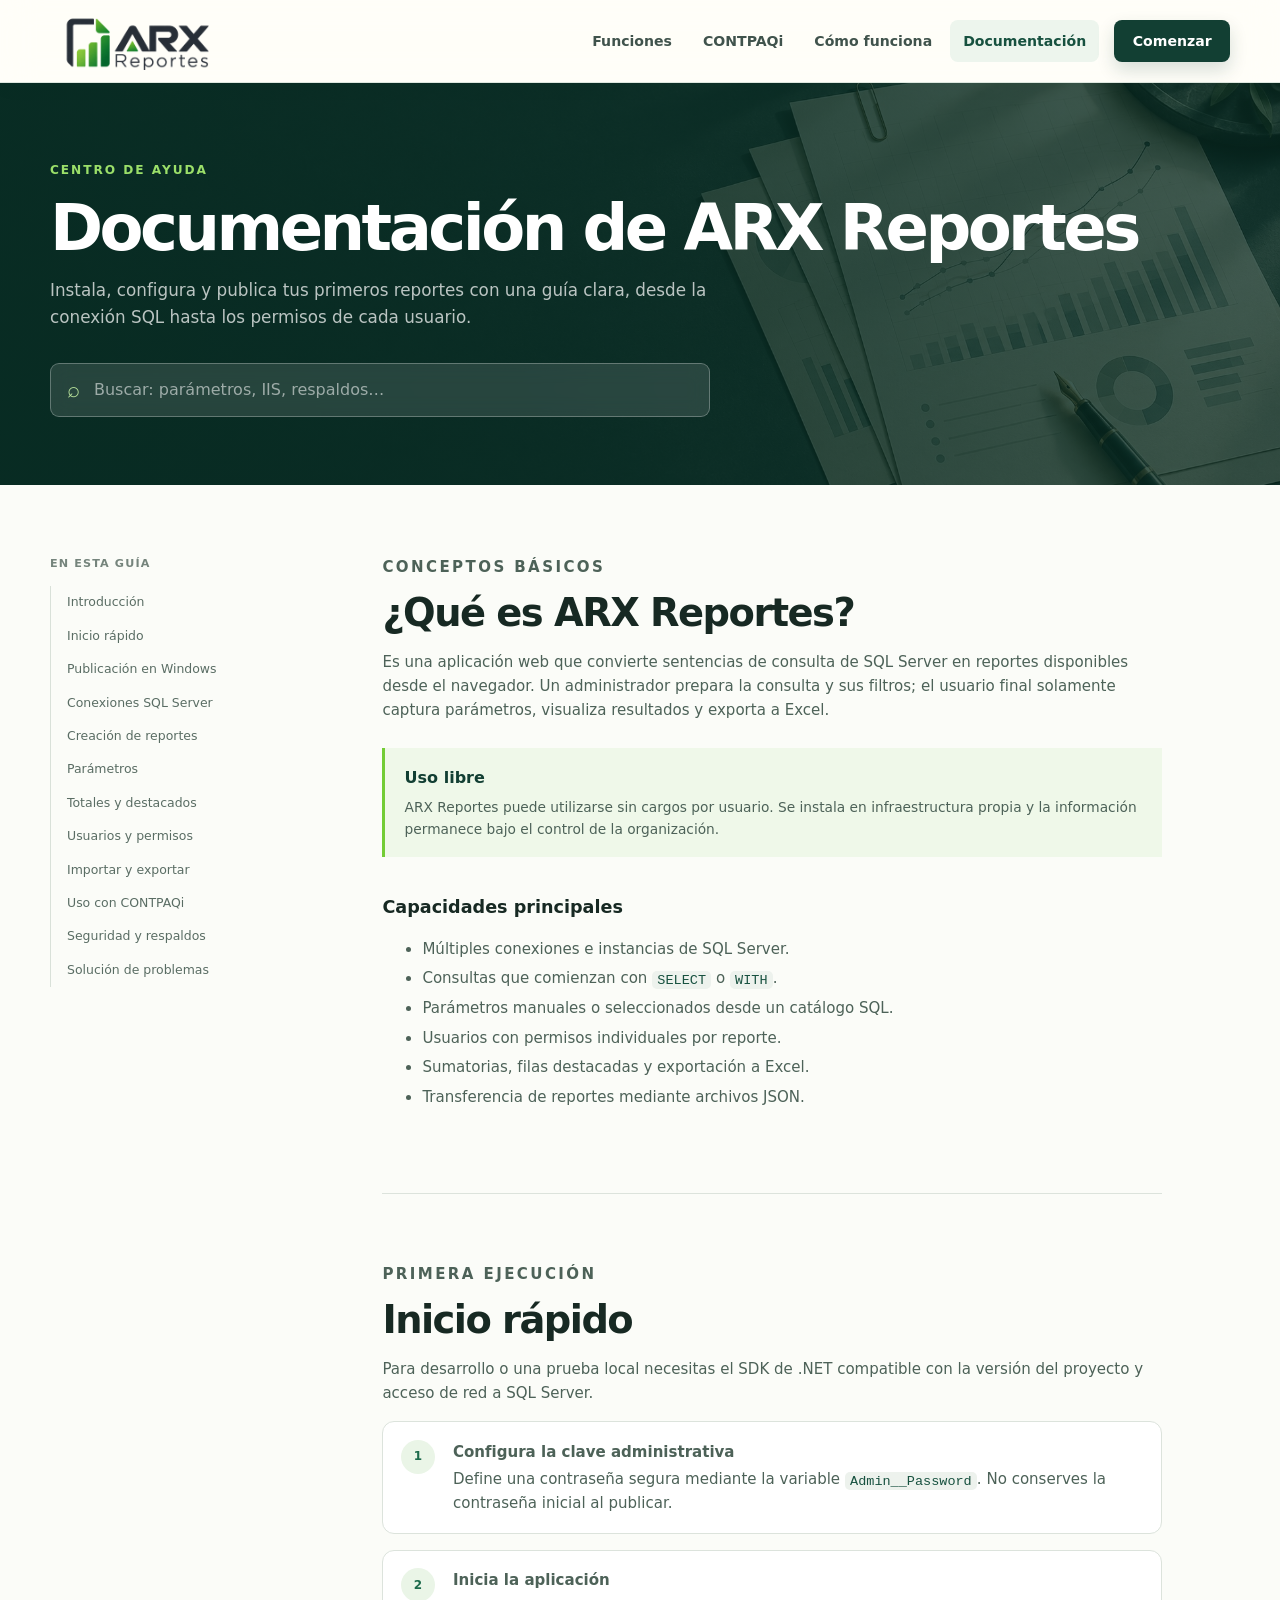
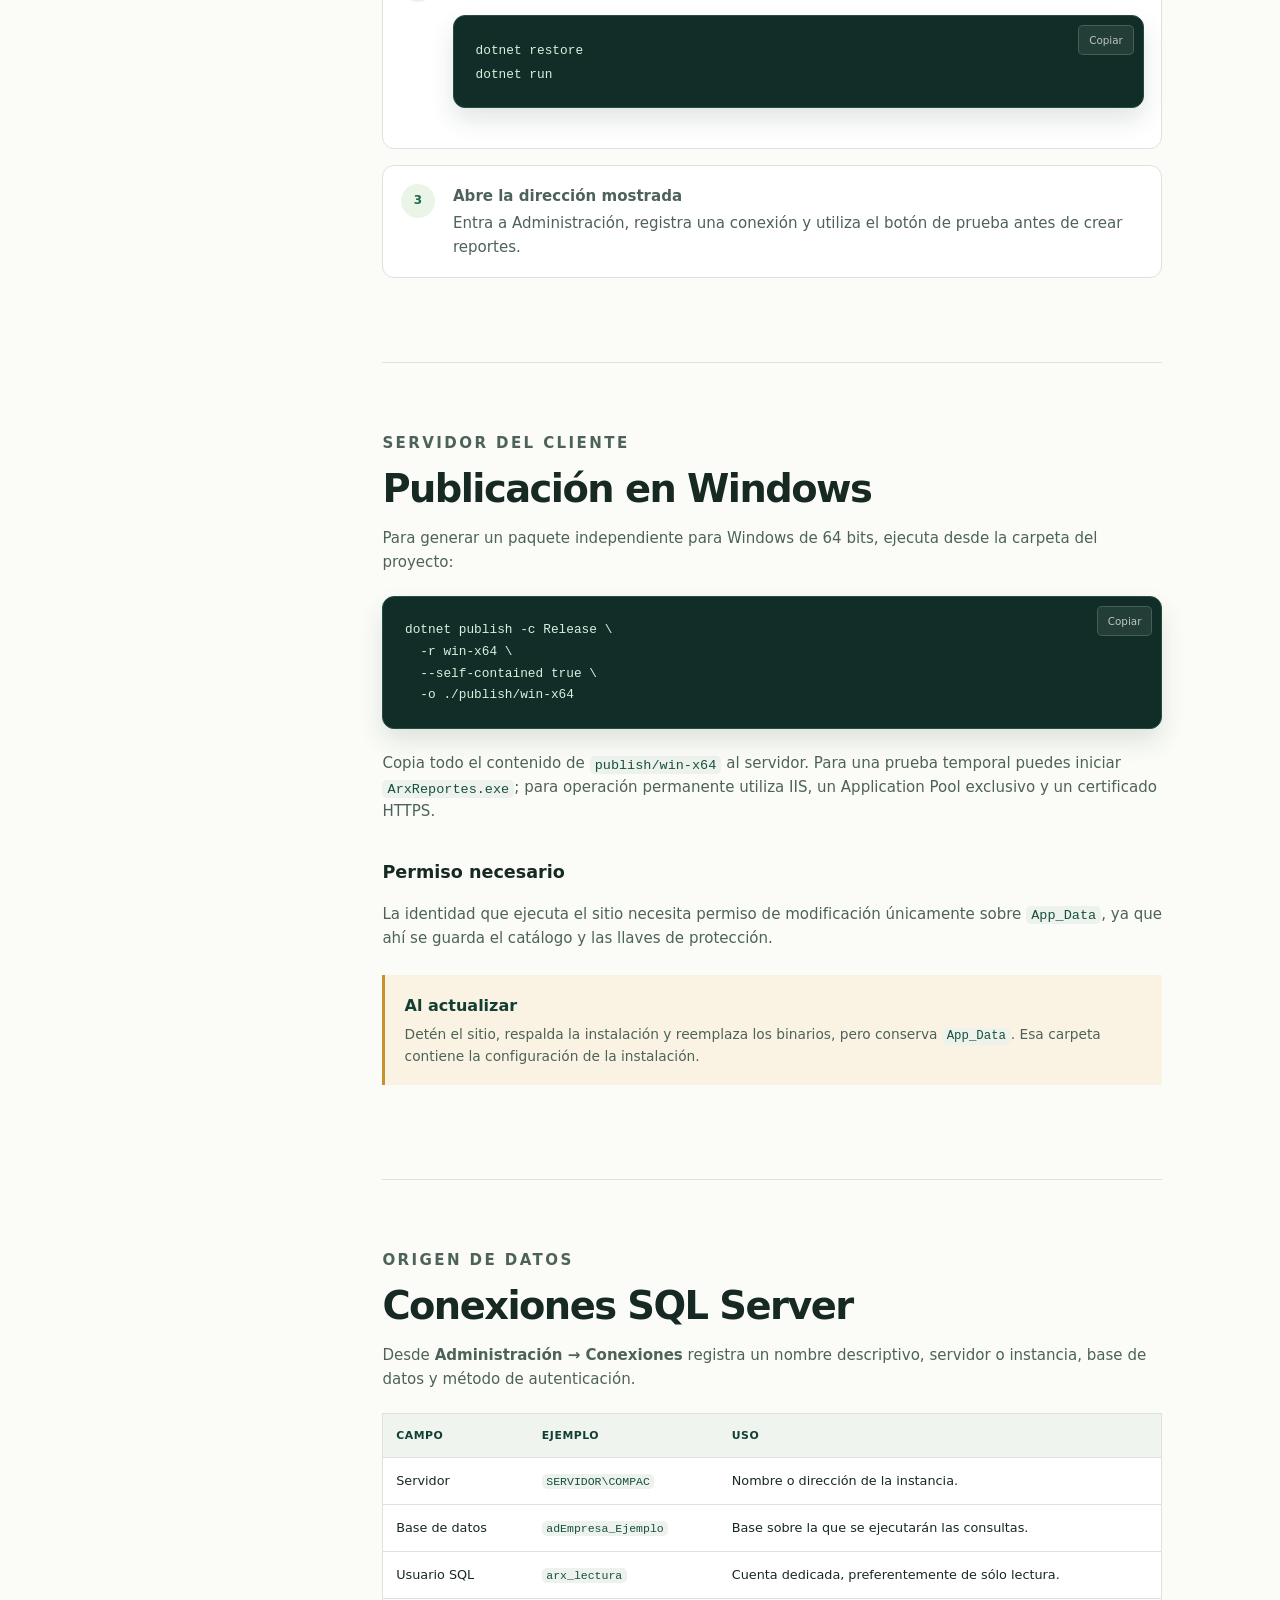
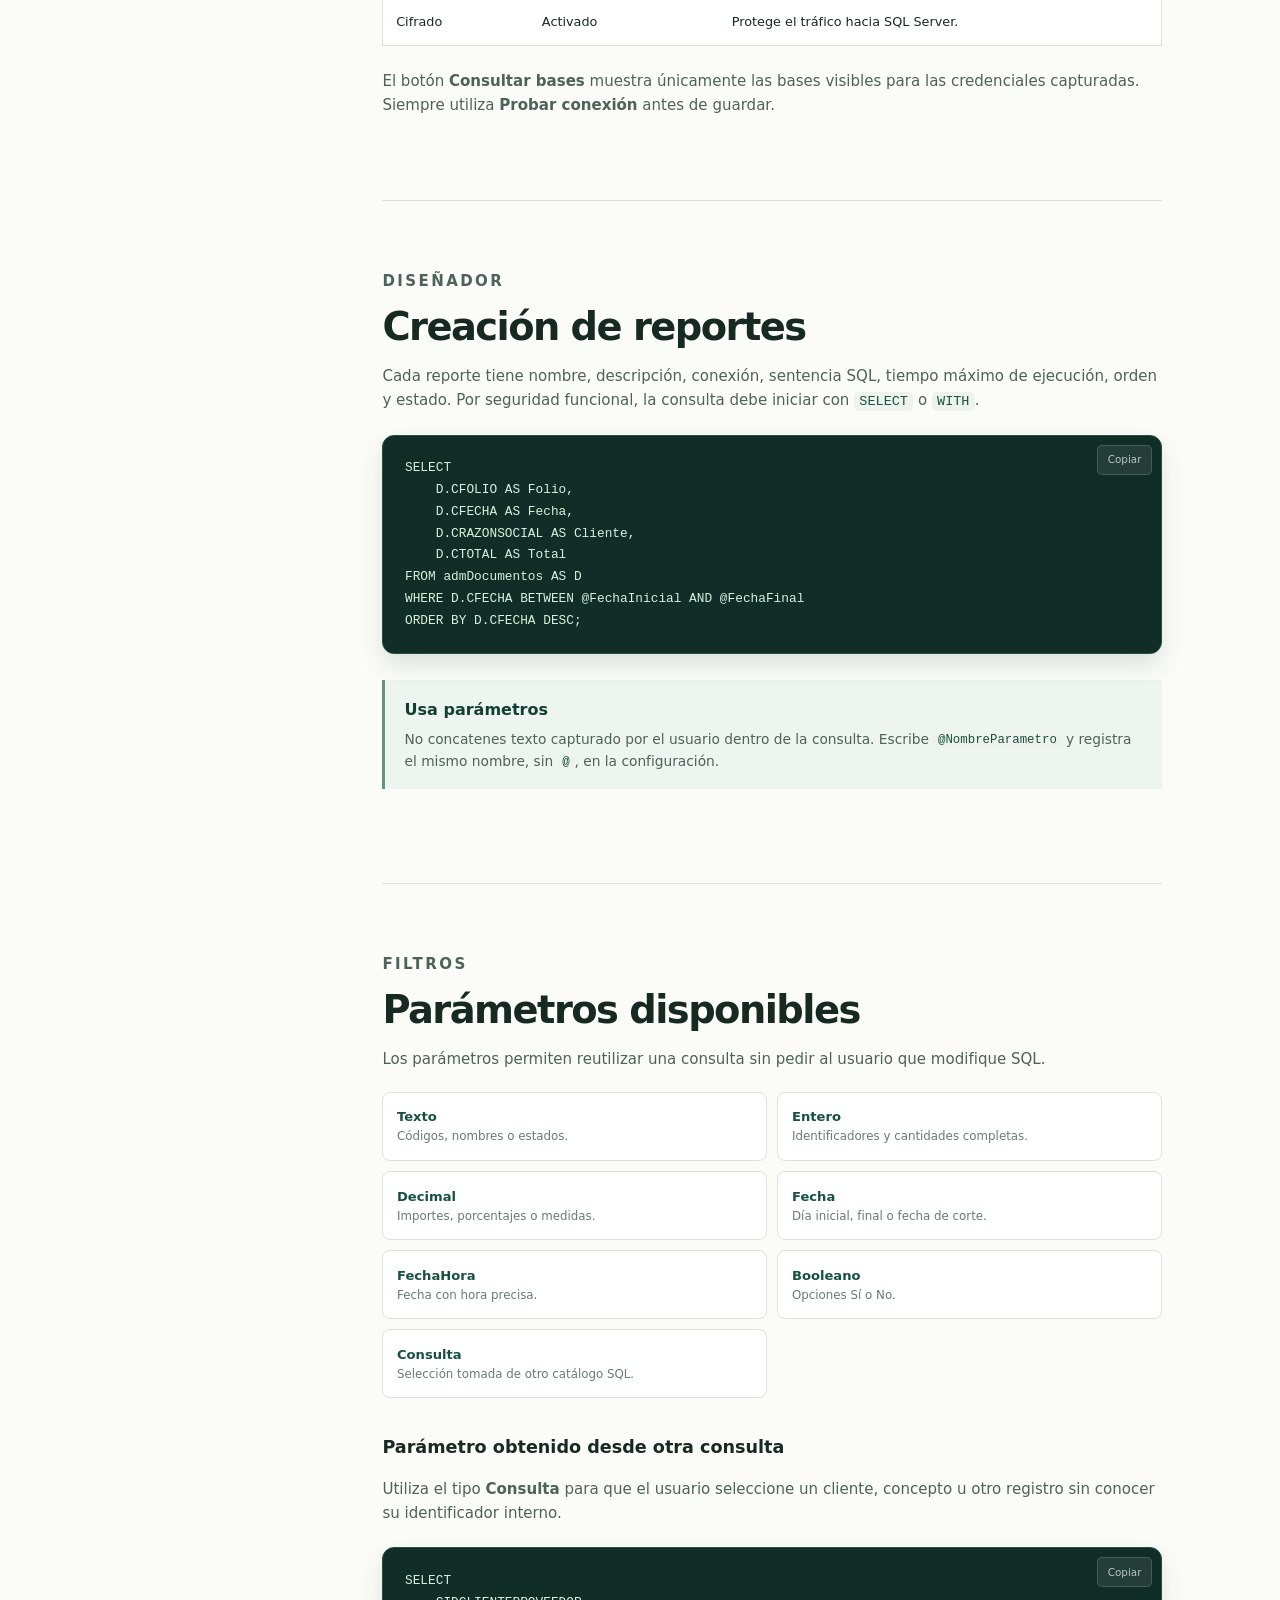
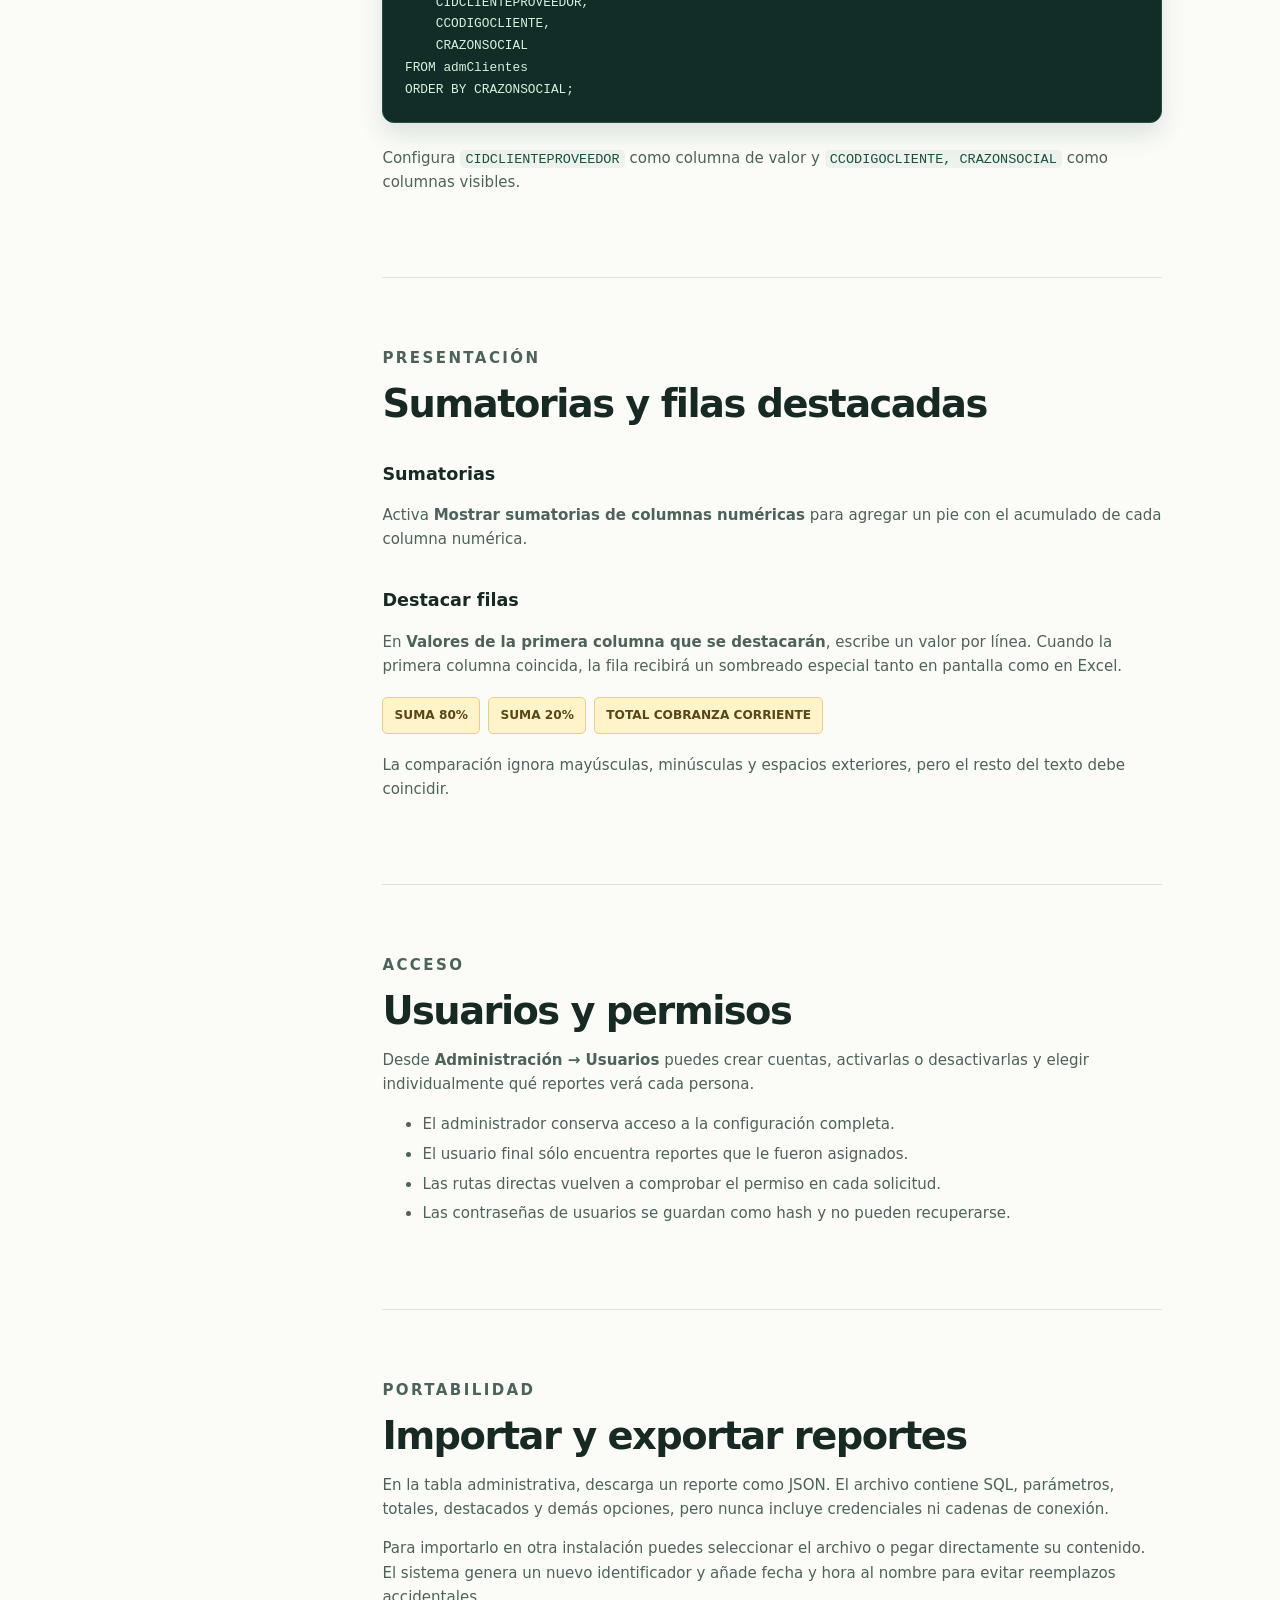
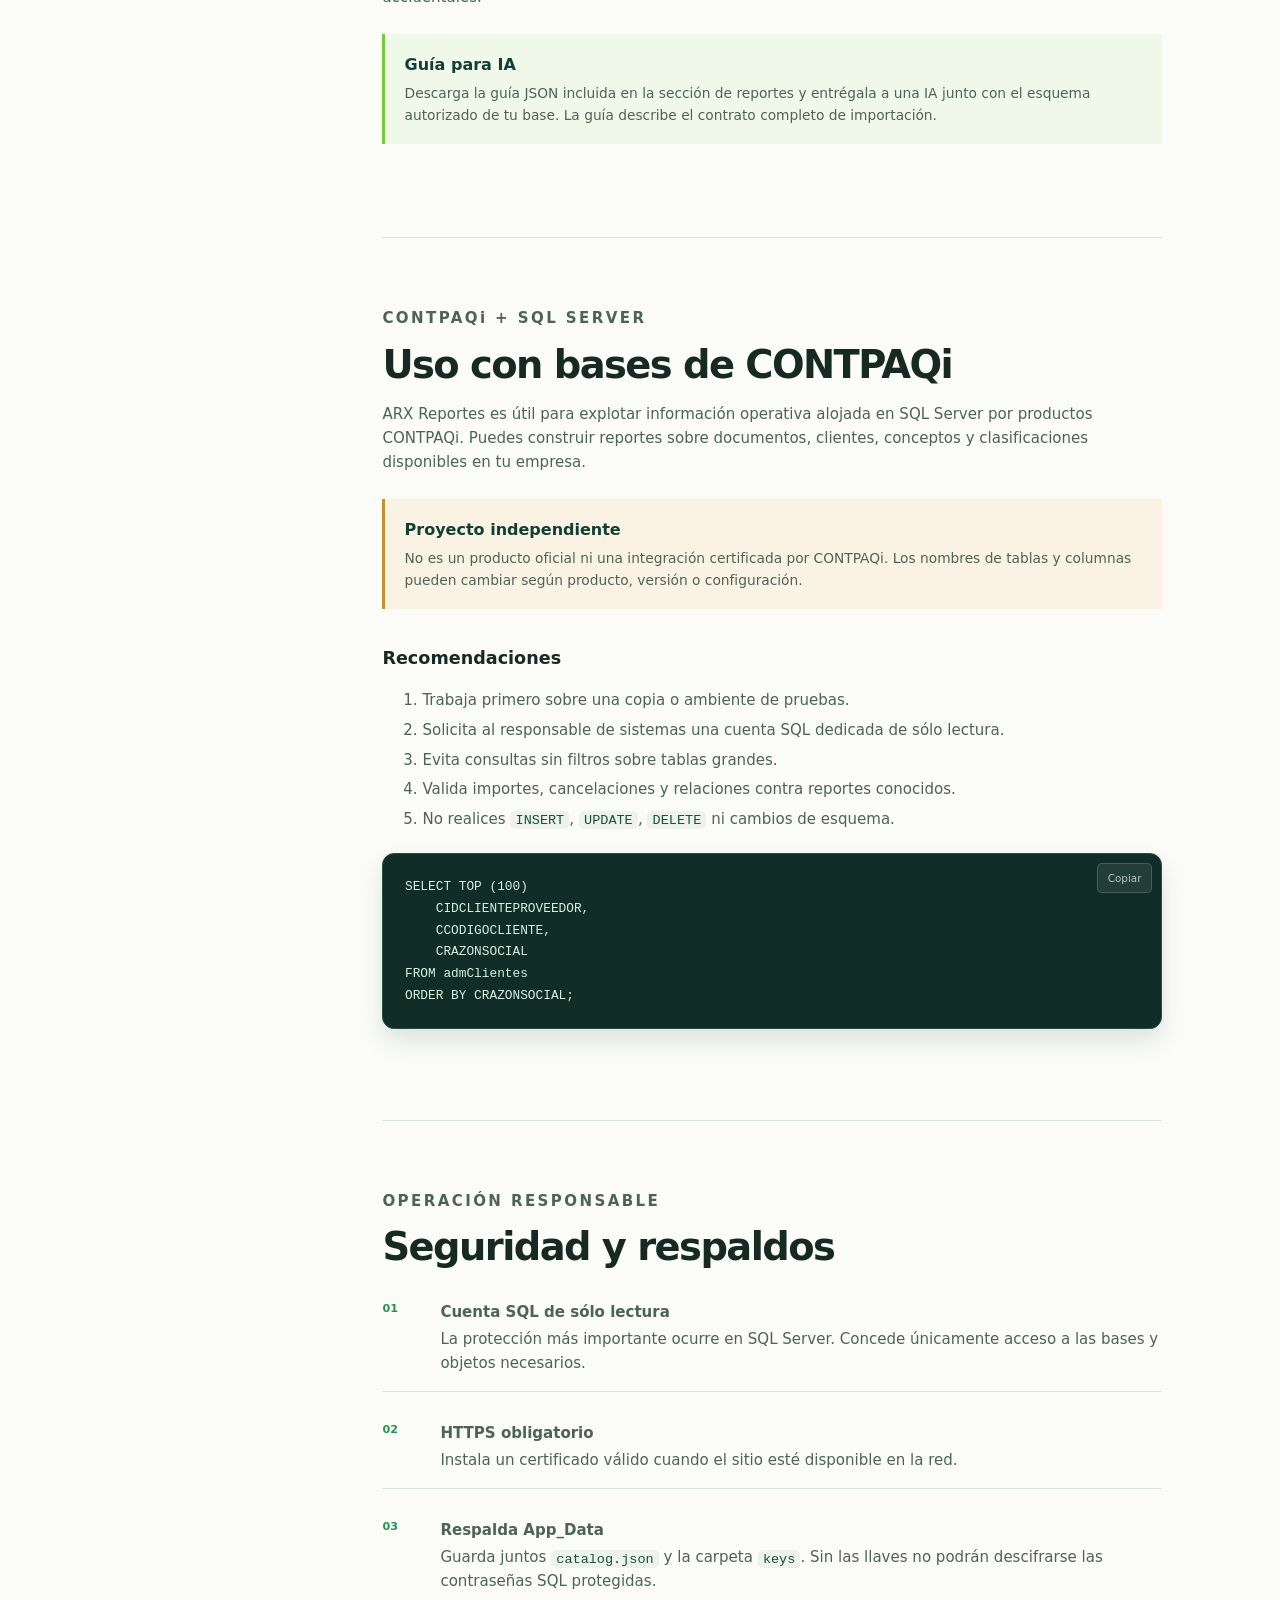
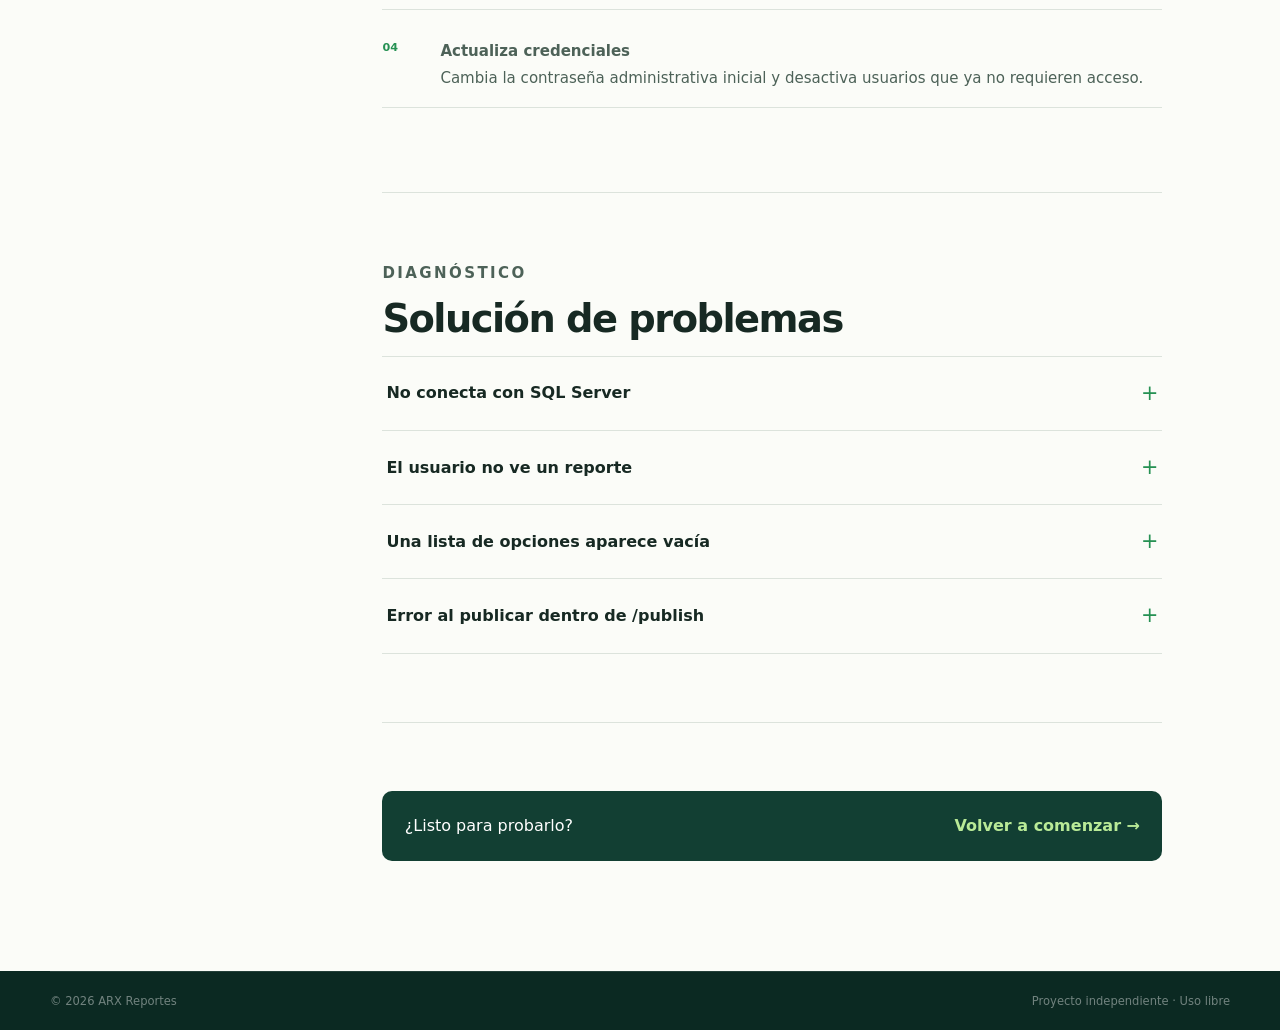
==== sitio-informativo/documentacion.html @ 02fbacf7 "sitio-informativo" ====
<!doctype html>
<html lang="es-MX">
<head>
    <meta charset="utf-8">
    <meta name="viewport" content="width=device-width, initial-scale=1">
    <meta name="description" content="Documentación de ARX Reportes: instalación, publicación, conexiones SQL Server, reportes, parámetros, usuarios y uso con CONTPAQi.">
    <meta name="theme-color" content="#123f33">
    <title>Documentación | ARX Reportes</title>
    <link rel="icon" href="assets/images/arx-reportes-logo.png">
    <link rel="stylesheet" href="assets/styles.css">
</head>
<body class="docs-page">
    <a class="skip-link" href="#contenido">Saltar al contenido</a>
    <header class="site-header">
        <div class="nav-shell">
            <a class="brand" href="index.html" aria-label="ARX Reportes, inicio"><img src="assets/images/arx-reportes-logo.png" alt="ARX Reportes" width="700" height="259"></a>
            <button class="menu-button" type="button" aria-expanded="false" aria-controls="site-menu"><span></span><span></span><span></span><span class="sr-only">Abrir menú</span></button>
            <nav class="site-menu" id="site-menu" aria-label="Navegación principal"><a href="index.html#funciones">Funciones</a><a href="index.html#contpaqi">CONTPAQi</a><a href="index.html#como-funciona">Cómo funciona</a><a class="active" href="documentacion.html">Documentación</a><a class="nav-cta" href="index.html#comenzar">Comenzar</a></nav>
        </div>
    </header>

    <main id="contenido">
        <section class="docs-hero">
            <div class="section-shell">
                <p class="eyebrow">CENTRO DE AYUDA</p>
                <h1>Documentación de ARX Reportes</h1>
                <p>Instala, configura y publica tus primeros reportes con una guía clara, desde la conexión SQL hasta los permisos de cada usuario.</p>
                <label class="docs-search"><span aria-hidden="true">⌕</span><span class="sr-only">Buscar en la documentación</span><input type="search" id="docs-search" placeholder="Buscar: parámetros, IIS, respaldos…" autocomplete="off"></label>
            </div>
        </section>

        <div class="section-shell docs-layout">
            <aside class="docs-sidebar" aria-label="Contenido de la documentación">
                <b>En esta guía</b>
                <nav>
                    <a href="#introduccion">Introducción</a>
                    <a href="#inicio-rapido">Inicio rápido</a>
                    <a href="#publicacion">Publicación en Windows</a>
                    <a href="#conexiones">Conexiones SQL Server</a>
                    <a href="#reportes">Creación de reportes</a>
                    <a href="#parametros">Parámetros</a>
                    <a href="#presentacion">Totales y destacados</a>
                    <a href="#usuarios">Usuarios y permisos</a>
                    <a href="#transferencia">Importar y exportar</a>
                    <a href="#contpaqi">Uso con CONTPAQi</a>
                    <a href="#seguridad">Seguridad y respaldos</a>
                    <a href="#problemas">Solución de problemas</a>
                </nav>
            </aside>

            <article class="docs-content">
                <section id="introduccion" data-doc-section>
                    <p class="doc-kicker">CONCEPTOS BÁSICOS</p>
                    <h2>¿Qué es ARX Reportes?</h2>
                    <p>Es una aplicación web que convierte sentencias de consulta de SQL Server en reportes disponibles desde el navegador. Un administrador prepara la consulta y sus filtros; el usuario final solamente captura parámetros, visualiza resultados y exporta a Excel.</p>
                    <div class="callout callout-green"><b>Uso libre</b><p>ARX Reportes puede utilizarse sin cargos por usuario. Se instala en infraestructura propia y la información permanece bajo el control de la organización.</p></div>
                    <h3>Capacidades principales</h3>
                    <ul>
                        <li>Múltiples conexiones e instancias de SQL Server.</li>
                        <li>Consultas que comienzan con <code>SELECT</code> o <code>WITH</code>.</li>
                        <li>Parámetros manuales o seleccionados desde un catálogo SQL.</li>
                        <li>Usuarios con permisos individuales por reporte.</li>
                        <li>Sumatorias, filas destacadas y exportación a Excel.</li>
                        <li>Transferencia de reportes mediante archivos JSON.</li>
                    </ul>
                </section>

                <section id="inicio-rapido" data-doc-section>
                    <p class="doc-kicker">PRIMERA EJECUCIÓN</p>
                    <h2>Inicio rápido</h2>
                    <p>Para desarrollo o una prueba local necesitas el SDK de .NET compatible con la versión del proyecto y acceso de red a SQL Server.</p>
                    <ol class="doc-steps">
                        <li><span>1</span><div><b>Configura la clave administrativa</b><p>Define una contraseña segura mediante la variable <code>Admin__Password</code>. No conserves la contraseña inicial al publicar.</p></div></li>
                        <li><span>2</span><div><b>Inicia la aplicación</b><div class="code-block"><button class="copy-code" type="button">Copiar</button><pre><code>dotnet restore
dotnet run</code></pre></div></div></li>
                        <li><span>3</span><div><b>Abre la dirección mostrada</b><p>Entra a Administración, registra una conexión y utiliza el botón de prueba antes de crear reportes.</p></div></li>
                    </ol>
                </section>

                <section id="publicacion" data-doc-section>
                    <p class="doc-kicker">SERVIDOR DEL CLIENTE</p>
                    <h2>Publicación en Windows</h2>
                    <p>Para generar un paquete independiente para Windows de 64 bits, ejecuta desde la carpeta del proyecto:</p>
                    <div class="code-block"><button class="copy-code" type="button">Copiar</button><pre><code>dotnet publish -c Release \
  -r win-x64 \
  --self-contained true \
  -o ./publish/win-x64</code></pre></div>
                    <p>Copia todo el contenido de <code>publish/win-x64</code> al servidor. Para una prueba temporal puedes iniciar <code>ArxReportes.exe</code>; para operación permanente utiliza IIS, un Application Pool exclusivo y un certificado HTTPS.</p>
                    <h3>Permiso necesario</h3>
                    <p>La identidad que ejecuta el sitio necesita permiso de modificación únicamente sobre <code>App_Data</code>, ya que ahí se guarda el catálogo y las llaves de protección.</p>
                    <div class="callout callout-amber"><b>Al actualizar</b><p>Detén el sitio, respalda la instalación y reemplaza los binarios, pero conserva <code>App_Data</code>. Esa carpeta contiene la configuración de la instalación.</p></div>
                </section>

                <section id="conexiones" data-doc-section>
                    <p class="doc-kicker">ORIGEN DE DATOS</p>
                    <h2>Conexiones SQL Server</h2>
                    <p>Desde <b>Administración → Conexiones</b> registra un nombre descriptivo, servidor o instancia, base de datos y método de autenticación.</p>
                    <table class="docs-table">
                        <thead><tr><th>Campo</th><th>Ejemplo</th><th>Uso</th></tr></thead>
                        <tbody>
                            <tr><td>Servidor</td><td><code>SERVIDOR\COMPAC</code></td><td>Nombre o dirección de la instancia.</td></tr>
                            <tr><td>Base de datos</td><td><code>adEmpresa_Ejemplo</code></td><td>Base sobre la que se ejecutarán las consultas.</td></tr>
                            <tr><td>Usuario SQL</td><td><code>arx_lectura</code></td><td>Cuenta dedicada, preferentemente de sólo lectura.</td></tr>
                            <tr><td>Cifrado</td><td>Activado</td><td>Protege el tráfico hacia SQL Server.</td></tr>
                        </tbody>
                    </table>
                    <p>El botón <b>Consultar bases</b> muestra únicamente las bases visibles para las credenciales capturadas. Siempre utiliza <b>Probar conexión</b> antes de guardar.</p>
                </section>

                <section id="reportes" data-doc-section>
                    <p class="doc-kicker">DISEÑADOR</p>
                    <h2>Creación de reportes</h2>
                    <p>Cada reporte tiene nombre, descripción, conexión, sentencia SQL, tiempo máximo de ejecución, orden y estado. Por seguridad funcional, la consulta debe iniciar con <code>SELECT</code> o <code>WITH</code>.</p>
                    <div class="code-block"><button class="copy-code" type="button">Copiar</button><pre><code>SELECT
    D.CFOLIO AS Folio,
    D.CFECHA AS Fecha,
    D.CRAZONSOCIAL AS Cliente,
    D.CTOTAL AS Total
FROM admDocumentos AS D
WHERE D.CFECHA BETWEEN @FechaInicial AND @FechaFinal
ORDER BY D.CFECHA DESC;</code></pre></div>
                    <div class="callout"><b>Usa parámetros</b><p>No concatenes texto capturado por el usuario dentro de la consulta. Escribe <code>@NombreParametro</code> y registra el mismo nombre, sin <code>@</code>, en la configuración.</p></div>
                </section>

                <section id="parametros" data-doc-section>
                    <p class="doc-kicker">FILTROS</p>
                    <h2>Parámetros disponibles</h2>
                    <p>Los parámetros permiten reutilizar una consulta sin pedir al usuario que modifique SQL.</p>
                    <div class="parameter-doc-grid">
                        <div><b>Texto</b><span>Códigos, nombres o estados.</span></div><div><b>Entero</b><span>Identificadores y cantidades completas.</span></div><div><b>Decimal</b><span>Importes, porcentajes o medidas.</span></div><div><b>Fecha</b><span>Día inicial, final o fecha de corte.</span></div><div><b>FechaHora</b><span>Fecha con hora precisa.</span></div><div><b>Booleano</b><span>Opciones Sí o No.</span></div><div><b>Consulta</b><span>Selección tomada de otro catálogo SQL.</span></div>
                    </div>
                    <h3>Parámetro obtenido desde otra consulta</h3>
                    <p>Utiliza el tipo <b>Consulta</b> para que el usuario seleccione un cliente, concepto u otro registro sin conocer su identificador interno.</p>
                    <div class="code-block"><button class="copy-code" type="button">Copiar</button><pre><code>SELECT
    CIDCLIENTEPROVEEDOR,
    CCODIGOCLIENTE,
    CRAZONSOCIAL
FROM admClientes
ORDER BY CRAZONSOCIAL;</code></pre></div>
                    <p>Configura <code>CIDCLIENTEPROVEEDOR</code> como columna de valor y <code>CCODIGOCLIENTE, CRAZONSOCIAL</code> como columnas visibles.</p>
                </section>

                <section id="presentacion" data-doc-section>
                    <p class="doc-kicker">PRESENTACIÓN</p>
                    <h2>Sumatorias y filas destacadas</h2>
                    <h3>Sumatorias</h3>
                    <p>Activa <b>Mostrar sumatorias de columnas numéricas</b> para agregar un pie con el acumulado de cada columna numérica.</p>
                    <h3>Destacar filas</h3>
                    <p>En <b>Valores de la primera columna que se destacarán</b>, escribe un valor por línea. Cuando la primera columna coincida, la fila recibirá un sombreado especial tanto en pantalla como en Excel.</p>
                    <div class="value-example"><span>SUMA 80%</span><span>SUMA 20%</span><span>TOTAL COBRANZA CORRIENTE</span></div>
                    <p>La comparación ignora mayúsculas, minúsculas y espacios exteriores, pero el resto del texto debe coincidir.</p>
                </section>

                <section id="usuarios" data-doc-section>
                    <p class="doc-kicker">ACCESO</p>
                    <h2>Usuarios y permisos</h2>
                    <p>Desde <b>Administración → Usuarios</b> puedes crear cuentas, activarlas o desactivarlas y elegir individualmente qué reportes verá cada persona.</p>
                    <ul>
                        <li>El administrador conserva acceso a la configuración completa.</li>
                        <li>El usuario final sólo encuentra reportes que le fueron asignados.</li>
                        <li>Las rutas directas vuelven a comprobar el permiso en cada solicitud.</li>
                        <li>Las contraseñas de usuarios se guardan como hash y no pueden recuperarse.</li>
                    </ul>
                </section>

                <section id="transferencia" data-doc-section>
                    <p class="doc-kicker">PORTABILIDAD</p>
                    <h2>Importar y exportar reportes</h2>
                    <p>En la tabla administrativa, descarga un reporte como JSON. El archivo contiene SQL, parámetros, totales, destacados y demás opciones, pero nunca incluye credenciales ni cadenas de conexión.</p>
                    <p>Para importarlo en otra instalación puedes seleccionar el archivo o pegar directamente su contenido. El sistema genera un nuevo identificador y añade fecha y hora al nombre para evitar reemplazos accidentales.</p>
                    <div class="callout callout-green"><b>Guía para IA</b><p>Descarga la guía JSON incluida en la sección de reportes y entrégala a una IA junto con el esquema autorizado de tu base. La guía describe el contrato completo de importación.</p></div>
                </section>

                <section id="contpaqi" data-doc-section>
                    <p class="doc-kicker">CONTPAQi + SQL SERVER</p>
                    <h2>Uso con bases de CONTPAQi</h2>
                    <p>ARX Reportes es útil para explotar información operativa alojada en SQL Server por productos CONTPAQi. Puedes construir reportes sobre documentos, clientes, conceptos y clasificaciones disponibles en tu empresa.</p>
                    <div class="callout callout-amber"><b>Proyecto independiente</b><p>No es un producto oficial ni una integración certificada por CONTPAQi. Los nombres de tablas y columnas pueden cambiar según producto, versión o configuración.</p></div>
                    <h3>Recomendaciones</h3>
                    <ol>
                        <li>Trabaja primero sobre una copia o ambiente de pruebas.</li>
                        <li>Solicita al responsable de sistemas una cuenta SQL dedicada de sólo lectura.</li>
                        <li>Evita consultas sin filtros sobre tablas grandes.</li>
                        <li>Valida importes, cancelaciones y relaciones contra reportes conocidos.</li>
                        <li>No realices <code>INSERT</code>, <code>UPDATE</code>, <code>DELETE</code> ni cambios de esquema.</li>
                    </ol>
                    <div class="code-block"><button class="copy-code" type="button">Copiar</button><pre><code>SELECT TOP (100)
    CIDCLIENTEPROVEEDOR,
    CCODIGOCLIENTE,
    CRAZONSOCIAL
FROM admClientes
ORDER BY CRAZONSOCIAL;</code></pre></div>
                </section>

                <section id="seguridad" data-doc-section>
                    <p class="doc-kicker">OPERACIÓN RESPONSABLE</p>
                    <h2>Seguridad y respaldos</h2>
                    <ul class="security-list">
                        <li><span>01</span><div><b>Cuenta SQL de sólo lectura</b><p>La protección más importante ocurre en SQL Server. Concede únicamente acceso a las bases y objetos necesarios.</p></div></li>
                        <li><span>02</span><div><b>HTTPS obligatorio</b><p>Instala un certificado válido cuando el sitio esté disponible en la red.</p></div></li>
                        <li><span>03</span><div><b>Respalda App_Data</b><p>Guarda juntos <code>catalog.json</code> y la carpeta <code>keys</code>. Sin las llaves no podrán descifrarse las contraseñas SQL protegidas.</p></div></li>
                        <li><span>04</span><div><b>Actualiza credenciales</b><p>Cambia la contraseña administrativa inicial y desactiva usuarios que ya no requieren acceso.</p></div></li>
                    </ul>
                </section>

                <section id="problemas" data-doc-section>
                    <p class="doc-kicker">DIAGNÓSTICO</p>
                    <h2>Solución de problemas</h2>
                    <div class="troubleshooting">
                        <details><summary>No conecta con SQL Server<span>+</span></summary><p>Confirma servidor e instancia, credenciales, nombre de base, protocolo TCP/IP, firewall y que SQL Server acepte el método de autenticación elegido.</p></details>
                        <details><summary>El usuario no ve un reporte<span>+</span></summary><p>Comprueba que el reporte y la conexión estén activos, y que el reporte esté marcado en los permisos de ese usuario.</p></details>
                        <details><summary>Una lista de opciones aparece vacía<span>+</span></summary><p>Ejecuta la consulta de opciones directamente en SQL Server y verifica que la columna configurada como valor exista en el resultado.</p></details>
                        <details><summary>Error al publicar dentro de /publish<span>+</span></summary><p>La carpeta <code>publish/**</code> debe permanecer excluida de los elementos del proyecto para evitar que una publicación anterior se incluya recursivamente.</p></details>
                    </div>
                </section>

                <div class="doc-end"><span>¿Listo para probarlo?</span><a href="index.html#comenzar">Volver a comenzar →</a></div>
                <p class="no-results" hidden>No encontramos una sección con ese término.</p>
            </article>
        </div>
    </main>

    <footer class="site-footer docs-footer">
        <div class="section-shell footer-bottom"><span>© <span data-year></span> ARX Reportes</span><span>Proyecto independiente · Uso libre</span></div>
    </footer>
    <script src="assets/site.js"></script>
</body>
</html>
---- sitio-informativo/assets/styles.css ----
:root {
    --ink: #172923;
    --ink-soft: #41564e;
    --green-950: #0b3027;
    --green-900: #123f33;
    --green-800: #17513f;
    --green-700: #1d6b4c;
    --green-600: #269153;
    --lime: #73cc35;
    --lime-soft: #dff2ce;
    --paper: #fffef9;
    --paper-2: #f5f3eb;
    --line: #dce3dc;
    --amber: #c6922d;
    --shadow: 0 22px 65px rgba(17, 62, 48, .12);
    --radius: 24px;
}

* { box-sizing: border-box; }
html { scroll-behavior: smooth; scroll-padding-top: 100px; }
body { margin: 0; color: var(--ink); background: var(--paper); font-family: Inter, ui-sans-serif, system-ui, -apple-system, BlinkMacSystemFont, "Segoe UI", sans-serif; line-height: 1.6; -webkit-font-smoothing: antialiased; }
img { display: block; max-width: 100%; }
a { color: inherit; }
button, input { font: inherit; }
code { padding: .12em .38em; border-radius: 5px; background: #edf2ed; color: #17513f; font: .9em ui-monospace, SFMono-Regular, Menlo, Monaco, Consolas, monospace; }
.sr-only { position: absolute !important; width: 1px; height: 1px; padding: 0; overflow: hidden; clip: rect(0, 0, 0, 0); white-space: nowrap; border: 0; }
.skip-link { position: fixed; z-index: 1000; top: 8px; left: 8px; padding: .7rem 1rem; border-radius: 8px; background: #fff; color: var(--green-900); transform: translateY(-150%); }
.skip-link:focus { transform: none; }
.section-shell, .nav-shell { width: min(1180px, calc(100% - 40px)); margin-inline: auto; }
.section { padding-block: 104px; }
.eyebrow, .doc-kicker { margin: 0 0 1rem; color: var(--green-600); font-size: .76rem; font-weight: 850; letter-spacing: .16em; }

.site-header { position: sticky; z-index: 100; top: 0; border-bottom: 1px solid rgba(215, 226, 218, .82); background: rgba(255, 254, 249, .88); box-shadow: 0 4px 20px rgba(20, 57, 46, .04); backdrop-filter: blur(18px) saturate(130%); }
.nav-shell { display: flex; align-items: center; justify-content: space-between; min-height: 82px; }
.brand { display: block; width: 178px; height: 58px; overflow: hidden; }
.brand img { width: 100%; height: 100%; object-fit: contain; }
.site-menu { display: flex; align-items: center; gap: .28rem; }
.site-menu a { padding: .62rem .83rem; border-radius: 8px; color: #40534c; font-size: .88rem; font-weight: 680; text-decoration: none; transition: .18s ease; }
.site-menu a:hover, .site-menu a:focus-visible, .site-menu a.active { color: var(--green-800); background: #edf5ed; }
.site-menu .nav-cta { margin-left: .65rem; padding-inline: 1.15rem; color: #fff; background: var(--green-900); box-shadow: 0 8px 18px rgba(13, 59, 44, .16); }
.site-menu .nav-cta:hover, .site-menu .nav-cta:focus-visible { color: #fff; background: var(--green-700); transform: translateY(-1px); }
.menu-button { display: none; width: 44px; height: 42px; padding: 10px; border: 1px solid var(--line); border-radius: 10px; background: #fff; }
.menu-button > span:not(.sr-only) { display: block; height: 2px; margin: 4px 0; border-radius: 2px; background: var(--green-900); }

.hero { display: grid; grid-template-columns: .9fr 1.1fr; align-items: center; gap: clamp(36px, 6vw, 84px); min-height: 690px; padding-block: 82px 94px; }
.hero::before { position: absolute; z-index: -1; top: 82px; right: 0; width: 45vw; height: 620px; background: radial-gradient(circle at 55% 45%, rgba(107, 201, 68, .16), transparent 58%); content: ""; pointer-events: none; }
.pill { display: inline-flex; align-items: center; gap: .55rem; margin-bottom: 2rem; padding: .46rem .78rem; border: 1px solid #cde4ce; border-radius: 999px; background: #f0f8ed; color: #285e3d; font-size: .78rem; font-weight: 750; }
.pill span { width: 8px; height: 8px; border-radius: 50%; background: var(--lime); box-shadow: 0 0 0 4px rgba(115, 204, 53, .16); }
.hero h1 { max-width: 640px; margin: 0 0 1.4rem; font-size: clamp(3rem, 5vw, 5.6rem); font-weight: 790; line-height: .98; letter-spacing: -.065em; }
.hero h1 em { display: inline-block; color: var(--green-700); font-family: Georgia, "Times New Roman", serif; font-weight: 500; letter-spacing: -.045em; }
.hero-lead { max-width: 620px; margin: 0; color: var(--ink-soft); font-size: 1.1rem; }
.hero-actions { display: flex; flex-wrap: wrap; gap: .75rem; margin-top: 2.2rem; }
.button { display: inline-flex; align-items: center; justify-content: center; gap: .7rem; min-height: 50px; padding: .76rem 1.25rem; border: 1px solid transparent; border-radius: 8px; font-size: .9rem; font-weight: 780; text-decoration: none; transition: .18s ease; }
.button:hover { transform: translateY(-2px); }
.button-primary { color: #fff; background: var(--green-900); box-shadow: 0 12px 25px rgba(13, 59, 44, .18); }
.button-primary:hover { background: var(--green-700); }
.button-secondary { border-color: #d7ded8; background: #fff; }
.button-secondary:hover { border-color: #9fb8a8; background: #f8fbf7; }
.hero-proof { display: flex; flex-wrap: wrap; gap: .65rem 1.1rem; margin-top: 2rem; color: #53665f; font-size: .78rem; font-weight: 630; }
.hero-proof b { color: var(--green-600); }
.hero-product { position: relative; perspective: 1100px; }
.product-window { position: relative; overflow: hidden; border: 1px solid rgba(255, 255, 255, .82); border-radius: 22px; background: rgba(255, 255, 255, .94); box-shadow: 0 35px 85px rgba(16, 66, 49, .22), 0 1px 0 #fff inset; transform: rotateY(-4deg) rotateX(1deg); }
.window-bar { display: flex; align-items: center; gap: 6px; height: 54px; padding: 0 18px; border-bottom: 1px solid #e9eee9; background: #fafbf8; }
.window-bar > span { width: 9px; height: 9px; border-radius: 50%; background: #cfdbd2; }
.window-bar > span:first-child { background: #7bcc46; }
.window-bar small { margin-left: 10px; color: #718078; font-weight: 700; }
.metric-row { display: grid; grid-template-columns: 1fr 1fr; gap: 14px; padding: 22px; background: linear-gradient(135deg, #f4f8f2, #fff); }
.metric-row div { padding: 16px; border: 1px solid #e3ebe3; border-radius: 12px; background: #fff; }
.metric-row small, .metric-row span { display: block; color: #7b8982; font-size: .69rem; }
.metric-row strong { display: block; margin: .28rem 0 .14rem; color: var(--green-900); font-size: clamp(1.05rem, 2vw, 1.42rem); }
.mock-table { padding: 0 22px 14px; font-size: .7rem; }
.mock-table > div { display: grid; grid-template-columns: 1.5fr 1fr 1fr; gap: 10px; padding: 12px 10px; border-bottom: 1px solid #edf0ec; }
.mock-table span:not(:first-child) { text-align: right; }
.mock-table .mock-head { color: #78867f; background: #f7f9f6; font-size: .62rem; font-weight: 800; letter-spacing: .06em; text-transform: uppercase; }
.mock-table .mock-highlight { border-block: 1px solid #eedb9d; background: #fff3c9; color: #554418; font-weight: 800; }
.window-foot { display: flex; align-items: center; justify-content: space-between; padding: 15px 22px; border-top: 1px solid #e8eee8; background: #fbfcfa; color: #607169; font-size: .68rem; }
.window-foot > span { display: flex; align-items: center; gap: .4rem; }
.window-foot i { width: 7px; height: 7px; border-radius: 50%; background: var(--lime); }
.window-foot button { padding: .55rem .72rem; border: 0; border-radius: 6px; background: var(--green-700); color: #fff; font-size: .67rem; font-weight: 750; }
.floating-note { position: absolute; right: -26px; bottom: -30px; display: flex; align-items: center; gap: .7rem; padding: .8rem 1rem; border: 1px solid rgba(255, 255, 255, .8); border-radius: 12px; background: rgba(255, 255, 255, .82); box-shadow: 0 18px 35px rgba(14, 57, 43, .17); backdrop-filter: blur(14px); }
.floating-note > span { display: grid; place-items: center; width: 34px; height: 34px; border-radius: 8px; background: var(--lime-soft); color: var(--green-700); font-weight: 900; }
.floating-note b, .floating-note small { display: block; }
.floating-note b { font-size: .76rem; }
.floating-note small { color: #74827b; font-size: .66rem; }

.trust-strip { border-block: 1px solid #e4e9e4; background: #f7f7f1; }
.trust-grid { display: grid; grid-template-columns: repeat(4, 1fr); }
.trust-grid p { display: grid; justify-content: center; gap: .1rem; margin: 0; padding: 22px 14px; border-right: 1px solid #e0e5df; text-align: center; }
.trust-grid p:last-child { border: 0; }
.trust-grid strong { color: var(--green-900); font-size: 1rem; }
.trust-grid span { color: #78857f; font-size: .7rem; }

.section-intro { margin-bottom: 48px; }
.section-intro h2, .contpaqi-copy h2, .docs-grid h2, .cta-panel h2 { margin: 0; font-size: clamp(2rem, 3.4vw, 3.4rem); line-height: 1.08; letter-spacing: -.045em; }
.split-intro { display: grid; grid-template-columns: 1.3fr .7fr; align-items: end; gap: 70px; }
.split-intro > p { margin: 0 0 .3rem; color: var(--ink-soft); }
.centered { max-width: 760px; margin-inline: auto; text-align: center; }
.feature-grid { display: grid; grid-template-columns: repeat(6, 1fr); gap: 18px; }
.feature-card { grid-column: span 2; min-height: 275px; padding: 28px; border: 1px solid var(--line); border-radius: 18px; background: #fff; box-shadow: 0 12px 35px rgba(19, 55, 44, .06); }
.feature-card:nth-child(4), .feature-card:nth-child(5) { grid-column: span 3; min-height: 230px; }
.feature-card-primary { color: #fff; background: var(--green-900); border-color: var(--green-900); }
.feature-card h3 { margin: 1.5rem 0 .6rem; font-size: 1.18rem; }
.feature-card p { margin: 0; color: #607169; font-size: .9rem; }
.feature-card-primary p { color: rgba(255, 255, 255, .68); }
.feature-number { color: var(--lime); font-size: .72rem; font-weight: 850; letter-spacing: .12em; }
.feature-icon { display: grid; place-items: center; width: 42px; height: 42px; border-radius: 10px; background: #eaf5e7; color: var(--green-700); font-size: 1.2rem; font-weight: 800; }
.mini-code { margin-top: 1.5rem; padding: .75rem; border: 1px solid rgba(255, 255, 255, .12); border-radius: 8px; background: rgba(255, 255, 255, .07); }
.mini-code code { padding: 0; background: transparent; color: #bfeda0; font-size: .76rem; }

.contpaqi-section { overflow: hidden; background: var(--paper-2); }
.contpaqi-grid { display: grid; grid-template-columns: .9fr 1.1fr; align-items: center; gap: clamp(50px, 8vw, 110px); }
.contpaqi-visual { position: relative; width: min(100%, 450px); min-height: 560px; margin-inline: auto; }
.contpaqi-visual::before { position: absolute; inset: 8% -12% -5% 12%; border-radius: 28px; background: var(--green-900); content: ""; }
.contpaqi-visual > img { position: absolute; inset: 0; width: 88%; height: 100%; border-radius: 20px; object-fit: cover; box-shadow: var(--shadow); }
.data-card { position: absolute; z-index: 2; display: grid; gap: .15rem; min-width: 185px; padding: 16px 18px; border: 1px solid rgba(255, 255, 255, .84); border-radius: 12px; background: rgba(255, 255, 255, .88); box-shadow: 0 18px 38px rgba(13, 52, 40, .18); backdrop-filter: blur(14px); }
.data-card small { color: #75847c; font-size: .67rem; }
.data-card strong { color: var(--green-900); font: 750 .83rem ui-monospace, SFMono-Regular, Menlo, monospace; }
.data-card-a { top: 18%; right: -7%; }
.data-card-b { right: 5%; bottom: 12%; }
.contpaqi-copy > p:not(.eyebrow) { color: var(--ink-soft); font-size: 1.02rem; }
.check-list { display: grid; gap: 1.05rem; margin: 2rem 0; padding: 0; list-style: none; }
.check-list li { display: flex; gap: .9rem; }
.check-list li > span { flex: 0 0 auto; display: grid; place-items: center; width: 28px; height: 28px; border-radius: 50%; background: var(--lime-soft); color: var(--green-700); font-size: .78rem; font-weight: 900; }
.check-list b, .check-list small { display: block; }
.check-list small { margin-top: .14rem; color: #6b7a73; }
.notice { padding: 1rem 1.1rem; border-left: 3px solid var(--amber); background: #f8f0de; color: #675c42; font-size: .82rem; }

.steps { position: relative; display: grid; grid-template-columns: repeat(4, 1fr); gap: 28px; margin: 58px 0 0; padding: 0; list-style: none; }
.steps::before { position: absolute; top: 24px; right: 10%; left: 10%; height: 1px; background: #d5ded6; content: ""; }
.steps li { position: relative; text-align: center; }
.steps li > span { position: relative; display: grid; place-items: center; width: 48px; height: 48px; margin: 0 auto 1.4rem; border: 1px solid #cfe0d2; border-radius: 50%; background: var(--paper); color: var(--green-700); font-size: .82rem; font-weight: 850; box-shadow: 0 0 0 9px var(--paper); }
.steps h3 { margin: 0 0 .5rem; font-size: 1.02rem; }
.steps p { margin: 0; color: #687970; font-size: .84rem; }

.docs-preview { color: #fff; background: var(--green-950); }
.docs-grid { display: grid; grid-template-columns: .85fr 1.15fr; align-items: center; gap: clamp(55px, 8vw, 110px); }
.docs-grid .eyebrow { color: #99df65; }
.docs-grid > div:first-child > p:not(.eyebrow) { color: rgba(255, 255, 255, .64); }
.text-link { display: inline-flex; gap: .55rem; margin-top: 1.2rem; color: #b7e991; font-weight: 780; text-decoration: none; }
.docs-index { display: grid; border-top: 1px solid rgba(255, 255, 255, .14); }
.docs-index a { display: grid; grid-template-columns: 42px 1fr auto; align-items: center; gap: 14px; padding: 20px 4px; border-bottom: 1px solid rgba(255, 255, 255, .14); text-decoration: none; transition: padding .18s ease, background .18s ease; }
.docs-index a:hover { padding-inline: 12px; background: rgba(255, 255, 255, .05); }
.docs-index a > span { color: #91d85f; font-size: .7rem; font-weight: 800; }
.docs-index b, .docs-index small { display: block; }
.docs-index small { color: rgba(255, 255, 255, .48); }
.docs-index i { color: #9ddd70; font-style: normal; }

.cta-panel { display: grid; grid-template-columns: 1fr auto; align-items: center; gap: 40px; padding: clamp(34px, 6vw, 70px); overflow: hidden; border-radius: var(--radius); background: linear-gradient(125deg, #1a6247, #0e392f); color: #fff; box-shadow: var(--shadow); }
.cta-panel .eyebrow { color: #a8e678; }
.cta-panel p:not(.eyebrow) { max-width: 720px; margin-bottom: 0; color: rgba(255, 255, 255, .68); }
.button-light { min-width: 190px; color: var(--green-900); background: #fff; }
.faq-section { padding-top: 30px; }
.faq-list { max-width: 850px; margin-inline: auto; border-top: 1px solid var(--line); }
.faq-list details, .troubleshooting details { border-bottom: 1px solid var(--line); }
.faq-list summary, .troubleshooting summary { display: flex; align-items: center; justify-content: space-between; gap: 20px; padding: 20px 4px; font-weight: 730; cursor: pointer; list-style: none; }
.faq-list summary::-webkit-details-marker, .troubleshooting summary::-webkit-details-marker { display: none; }
.faq-list summary span, .troubleshooting summary span { color: var(--green-600); font-size: 1.3rem; font-weight: 400; transition: transform .18s ease; }
.faq-list details[open] summary span, .troubleshooting details[open] summary span { transform: rotate(45deg); }
.faq-list details p, .troubleshooting details p { margin: 0; padding: 0 40px 20px 4px; color: var(--ink-soft); }

.site-footer { padding-top: 66px; background: #0b2922; color: rgba(255, 255, 255, .67); }
.footer-grid { display: grid; grid-template-columns: 1.3fr .7fr .8fr 1.2fr; gap: 50px; padding-bottom: 55px; }
.footer-grid h2 { margin: 0 0 1rem; color: #fff; font-size: .75rem; letter-spacing: .08em; text-transform: uppercase; }
.footer-grid a { display: block; margin: .52rem 0; color: rgba(255, 255, 255, .65); font-size: .82rem; text-decoration: none; }
.footer-grid a:hover { color: #a9e47d; }
.footer-brand img { width: 155px; height: 60px; padding: 5px; border-radius: 9px; background: #fff; object-fit: contain; }
.footer-brand p, .footer-note p { font-size: .78rem; }
.footer-bottom { display: flex; justify-content: space-between; padding-block: 20px; border-top: 1px solid rgba(255, 255, 255, .1); color: rgba(255, 255, 255, .42); font-size: .72rem; }

/* Documentation */
.docs-page { background: #fbfcf8; }
.docs-hero { padding: 78px 0 68px; color: #fff; background-color: var(--green-950); background-image: linear-gradient(90deg, rgba(8, 44, 35, .96), rgba(8, 44, 35, .75)), url("images/reportes-hero.jpg"); background-position: center; background-size: cover; }
.docs-hero .eyebrow { color: #9bdf69; }
.docs-hero h1 { margin: 0 0 .9rem; font-size: clamp(2.5rem, 5vw, 4.6rem); line-height: 1; letter-spacing: -.055em; }
.docs-hero > div > p:not(.eyebrow) { max-width: 700px; color: rgba(255, 255, 255, .72); font-size: 1.05rem; }
.docs-search { display: flex; align-items: center; gap: .75rem; max-width: 660px; margin-top: 2rem; padding: 0 1rem; border: 1px solid rgba(255, 255, 255, .28); border-radius: 9px; background: rgba(255, 255, 255, .12); backdrop-filter: blur(10px); }
.docs-search > span:first-child { color: #b8e19b; font-size: 1.4rem; }
.docs-search input { flex: 1; height: 52px; border: 0; outline: 0; background: transparent; color: #fff; }
.docs-search input::placeholder { color: rgba(255, 255, 255, .55); }
.docs-layout { display: grid; grid-template-columns: 230px minmax(0, 780px); gap: clamp(45px, 8vw, 110px); align-items: start; padding-block: 70px 110px; }
.docs-sidebar { position: sticky; top: 112px; }
.docs-sidebar > b { display: block; margin-bottom: .8rem; color: #75847c; font-size: .7rem; letter-spacing: .1em; text-transform: uppercase; }
.docs-sidebar nav { display: grid; border-left: 1px solid #d9e1d9; }
.docs-sidebar a { padding: .42rem 0 .42rem 1rem; color: #5a6d64; font-size: .78rem; text-decoration: none; }
.docs-sidebar a:hover { margin-left: -1px; border-left: 2px solid var(--green-600); color: var(--green-700); }
.docs-content > section { padding: 0 0 68px; margin: 0 0 68px; border-bottom: 1px solid var(--line); }
.docs-content section[hidden] { display: none; }
.docs-content h2 { margin: 0 0 1rem; font-size: clamp(1.8rem, 3vw, 2.6rem); line-height: 1.12; letter-spacing: -.04em; }
.docs-content h3 { margin: 2.2rem 0 .7rem; font-size: 1.1rem; }
.docs-content p, .docs-content li { color: #4d6258; font-size: .94rem; }
.docs-content li { margin-block: .35rem; }
.doc-kicker { margin-bottom: .75rem; }
.callout { margin: 1.6rem 0; padding: 1.1rem 1.2rem; border-left: 3px solid #609581; background: #eef4f0; }
.callout b { color: var(--green-900); }
.callout p { margin: .3rem 0 0; font-size: .86rem; }
.callout-green { border-color: var(--lime); background: #eff8e9; }
.callout-amber { border-color: var(--amber); background: #faf3e3; }
.doc-steps { display: grid; gap: 1rem; padding: 0; list-style: none; }
.doc-steps > li { display: grid; grid-template-columns: 36px 1fr; gap: 1rem; margin: 0; padding: 1.1rem; border: 1px solid var(--line); border-radius: 12px; background: #fff; }
.doc-steps > li > span { display: grid; place-items: center; width: 34px; height: 34px; border-radius: 50%; background: #eaf5e7; color: var(--green-700); font-size: .75rem; font-weight: 850; }
.doc-steps p { margin: .2rem 0 0; }
.code-block { position: relative; margin: 1.4rem 0; overflow: auto; border: 1px solid #264d41; border-radius: 12px; background: #102e27; box-shadow: 0 12px 25px rgba(11, 48, 39, .12); }
.code-block pre { margin: 0; padding: 1.35rem; }
.code-block code { padding: 0; background: transparent; color: #d9f0de; font: .8rem/1.65 ui-monospace, SFMono-Regular, Menlo, Monaco, Consolas, monospace; }
.copy-code { position: absolute; z-index: 1; top: 9px; right: 9px; padding: .36rem .62rem; border: 1px solid rgba(255, 255, 255, .16); border-radius: 5px; background: rgba(255, 255, 255, .08); color: rgba(255, 255, 255, .7); font-size: .65rem; cursor: pointer; }
.copy-code:hover { background: rgba(255, 255, 255, .16); }
.docs-table { width: 100%; margin: 1.4rem 0; border-collapse: collapse; border: 1px solid var(--line); background: #fff; font-size: .8rem; }
.docs-table th, .docs-table td { padding: .8rem; border-bottom: 1px solid var(--line); text-align: left; vertical-align: top; }
.docs-table th { background: #eff4ef; color: var(--green-900); font-size: .68rem; letter-spacing: .05em; text-transform: uppercase; }
.parameter-doc-grid { display: grid; grid-template-columns: repeat(2, 1fr); gap: 10px; margin: 1.3rem 0 2rem; }
.parameter-doc-grid > div { display: grid; padding: .85rem; border: 1px solid var(--line); border-radius: 8px; background: #fff; }
.parameter-doc-grid b { color: var(--green-800); font-size: .82rem; }
.parameter-doc-grid span { color: #697a72; font-size: .74rem; }
.value-example { display: flex; flex-wrap: wrap; gap: .5rem; margin: 1.2rem 0; }
.value-example span { padding: .48rem .7rem; border: 1px solid #e6ce85; border-radius: 5px; background: #fff3c9; color: #594715; font-size: .76rem; font-weight: 780; }
.security-list { display: grid; gap: .8rem; padding: 0; list-style: none; }
.security-list li { display: grid; grid-template-columns: 42px 1fr; gap: 1rem; margin: 0; padding: 1rem 0; border-bottom: 1px solid var(--line); }
.security-list li > span { color: var(--green-600); font-size: .7rem; font-weight: 850; }
.security-list p { margin: .2rem 0 0; }
.troubleshooting { border-top: 1px solid var(--line); }
.doc-end { display: flex; align-items: center; justify-content: space-between; padding: 1.4rem; border-radius: 10px; background: var(--green-900); color: #fff; }
.doc-end a { color: #b9ea97; font-weight: 750; text-decoration: none; }
.no-results { padding: 3rem; border: 1px dashed #b8c7bb; border-radius: 12px; text-align: center; }
.docs-footer { padding-top: 0; }

@media (max-width: 980px) {
    .hero { grid-template-columns: 1fr; min-height: auto; }
    .hero-copy { max-width: 720px; }
    .hero-product { width: min(100%, 700px); margin-inline: auto; }
    .feature-card, .feature-card:nth-child(4), .feature-card:nth-child(5) { grid-column: span 3; }
    .contpaqi-grid, .docs-grid { grid-template-columns: 1fr; }
    .contpaqi-visual { width: min(75%, 430px); }
    .footer-grid { grid-template-columns: 1.2fr 1fr 1fr; }
    .footer-note { grid-column: 1 / -1; }
}

@media (max-width: 760px) {
    .section-shell, .nav-shell { width: min(100% - 28px, 1180px); }
    .section { padding-block: 72px; }
    .nav-shell { min-height: 70px; }
    .brand { width: 145px; height: 50px; }
    .menu-button { display: block; }
    .site-menu { position: absolute; top: calc(100% + 1px); right: 14px; left: 14px; display: none; align-items: stretch; padding: .7rem; border: 1px solid var(--line); border-radius: 12px; background: #fffefb; box-shadow: var(--shadow); }
    .site-menu.is-open { display: grid; }
    .site-menu .nav-cta { margin: .3rem 0 0; text-align: center; }
    .hero { padding-block: 58px 72px; }
    .hero h1 { font-size: clamp(2.8rem, 14vw, 4.2rem); }
    .product-window { transform: none; }
    .floating-note { right: 8px; bottom: -42px; }
    .trust-grid { grid-template-columns: repeat(2, 1fr); }
    .trust-grid p:nth-child(2) { border-right: 0; }
    .trust-grid p:nth-child(-n+2) { border-bottom: 1px solid #e0e5df; }
    .split-intro { grid-template-columns: 1fr; gap: 20px; }
    .feature-grid { grid-template-columns: 1fr; }
    .feature-card, .feature-card:nth-child(4), .feature-card:nth-child(5) { grid-column: auto; min-height: auto; }
    .contpaqi-visual { width: min(90%, 420px); min-height: 500px; }
    .steps { grid-template-columns: 1fr 1fr; }
    .steps::before { display: none; }
    .cta-panel { grid-template-columns: 1fr; }
    .button-light { width: fit-content; }
    .footer-grid { grid-template-columns: 1fr 1fr; gap: 35px; }
    .footer-brand, .footer-note { grid-column: 1 / -1; }
    .docs-layout { grid-template-columns: 1fr; padding-top: 35px; }
    .docs-sidebar { position: static; }
    .docs-sidebar nav { grid-template-columns: 1fr 1fr; }
}

@media (max-width: 520px) {
    .hero-actions, .hero-actions .button { width: 100%; }
    .hero-proof { display: grid; }
    .metric-row { grid-template-columns: 1fr; }
    .mock-table > div { grid-template-columns: 1.2fr 1fr; }
    .mock-table span:nth-child(3) { display: none; }
    .window-foot { align-items: flex-start; gap: 12px; }
    .trust-grid, .steps, .parameter-doc-grid, .footer-grid { grid-template-columns: 1fr; }
    .trust-grid p { border-right: 0; border-bottom: 1px solid #e0e5df; }
    .contpaqi-visual { min-height: 430px; }
    .data-card { min-width: 155px; }
    .data-card-a { right: -3%; }
    .cta-panel { padding: 30px 24px; }
    .footer-brand, .footer-note { grid-column: auto; }
    .footer-bottom, .doc-end { align-items: flex-start; flex-direction: column; gap: .5rem; }
    .docs-sidebar nav { grid-template-columns: 1fr; }
    .docs-hero { padding-block: 55px; }
    .docs-table { display: block; overflow-x: auto; }
}

@media (prefers-reduced-motion: reduce) {
    html { scroll-behavior: auto; }
    *, *::before, *::after { transition-duration: .01ms !important; }
}
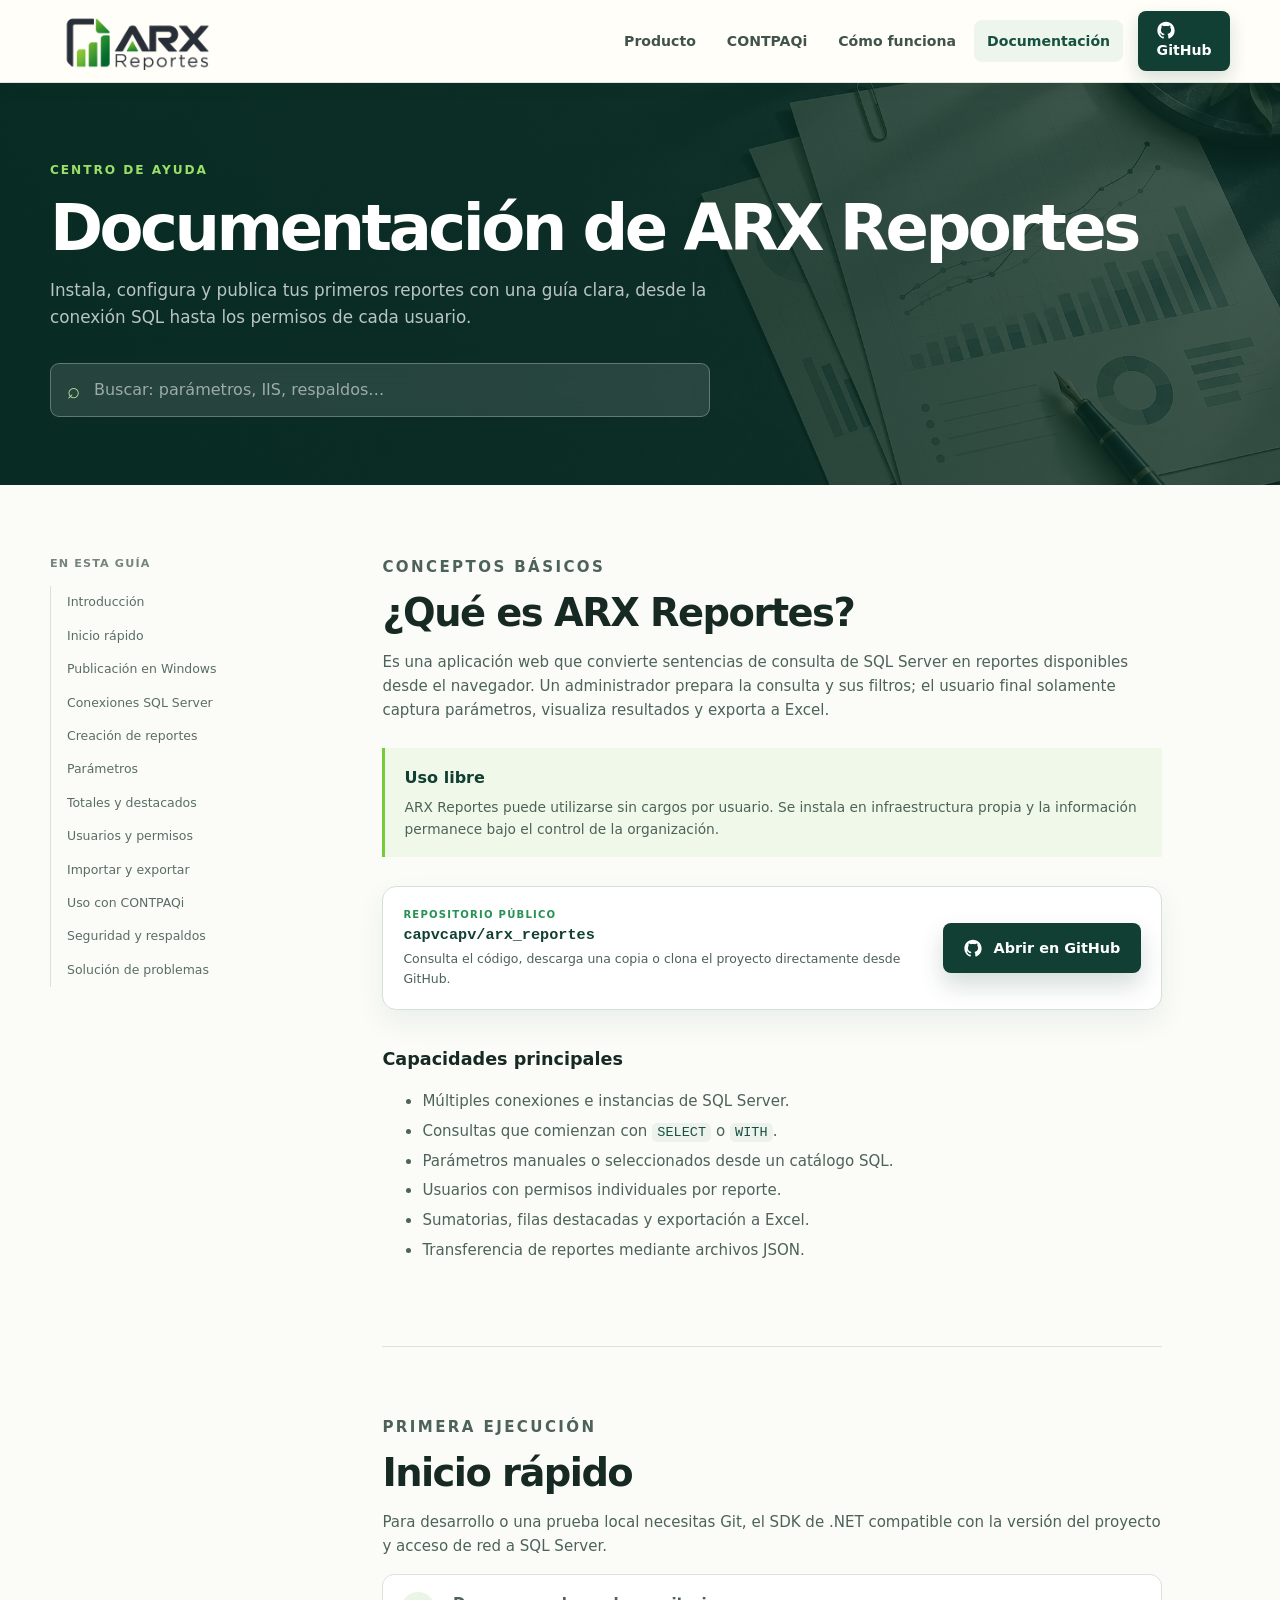
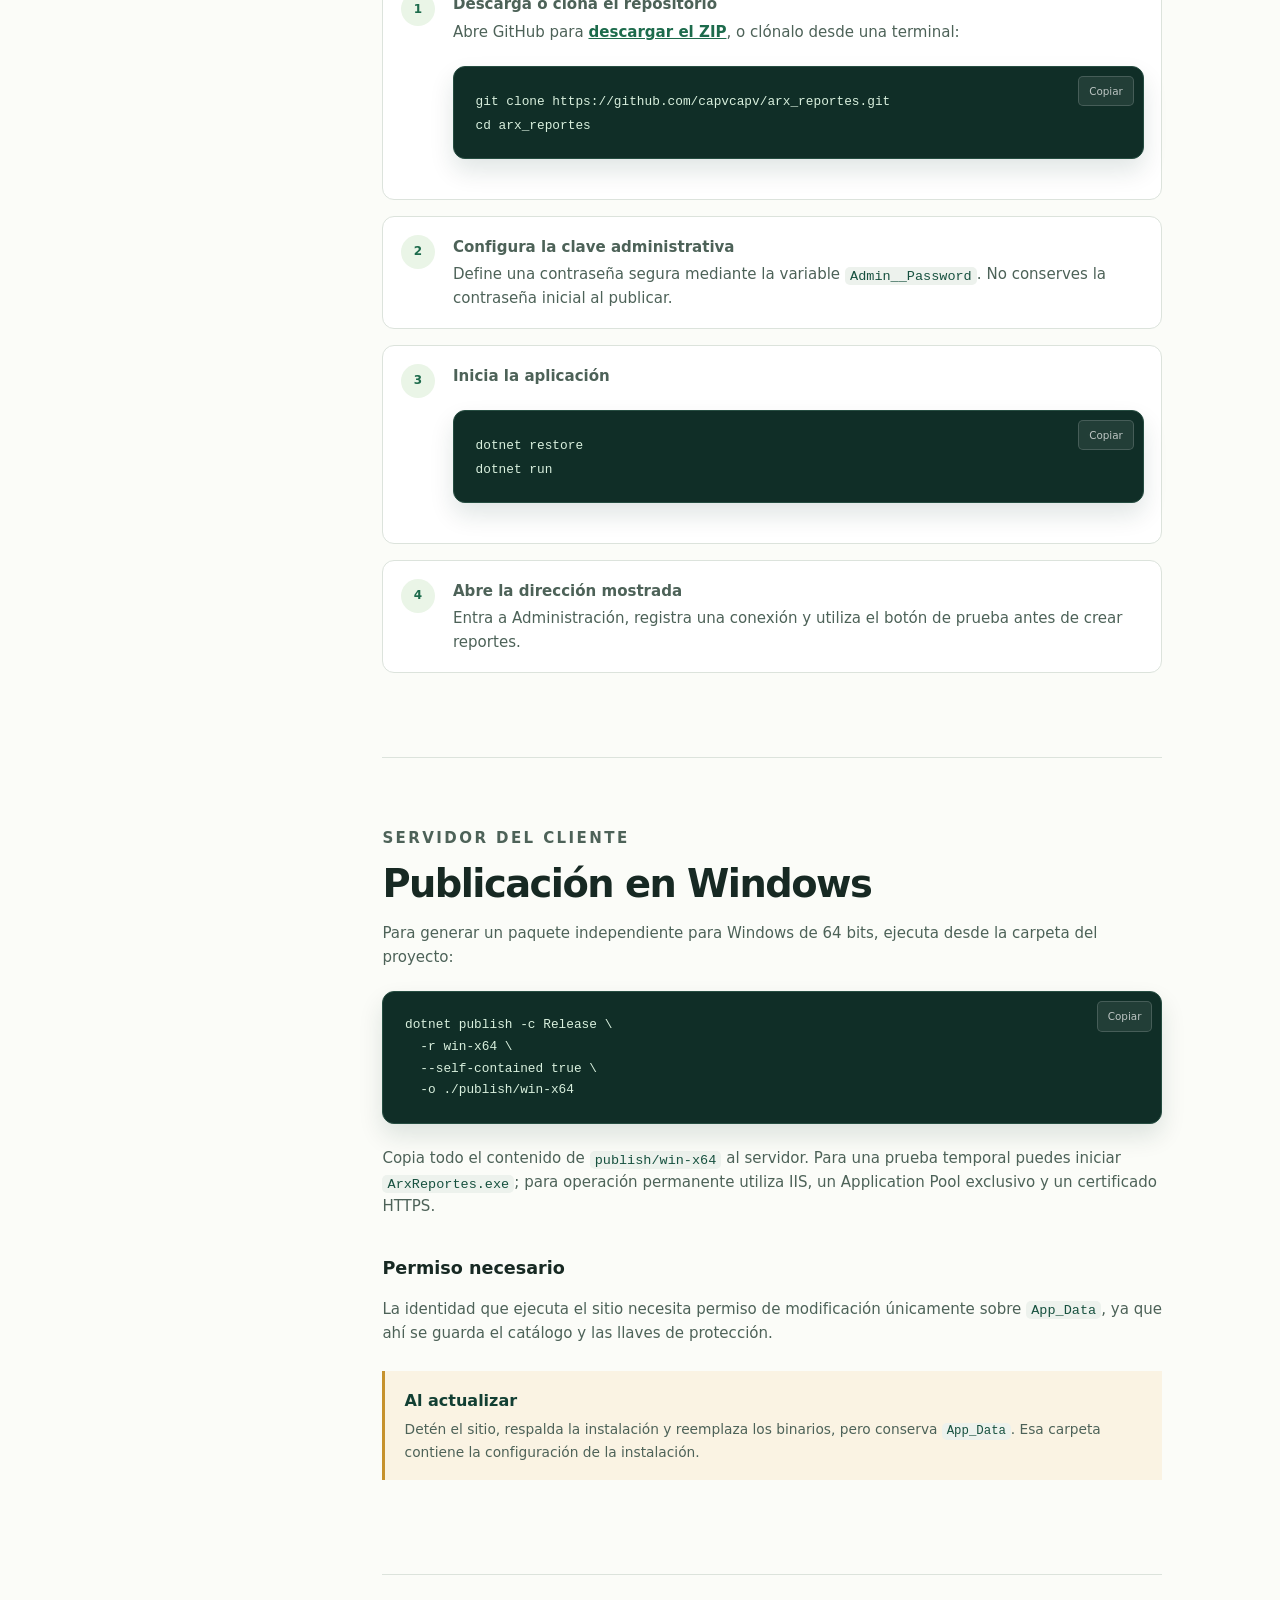
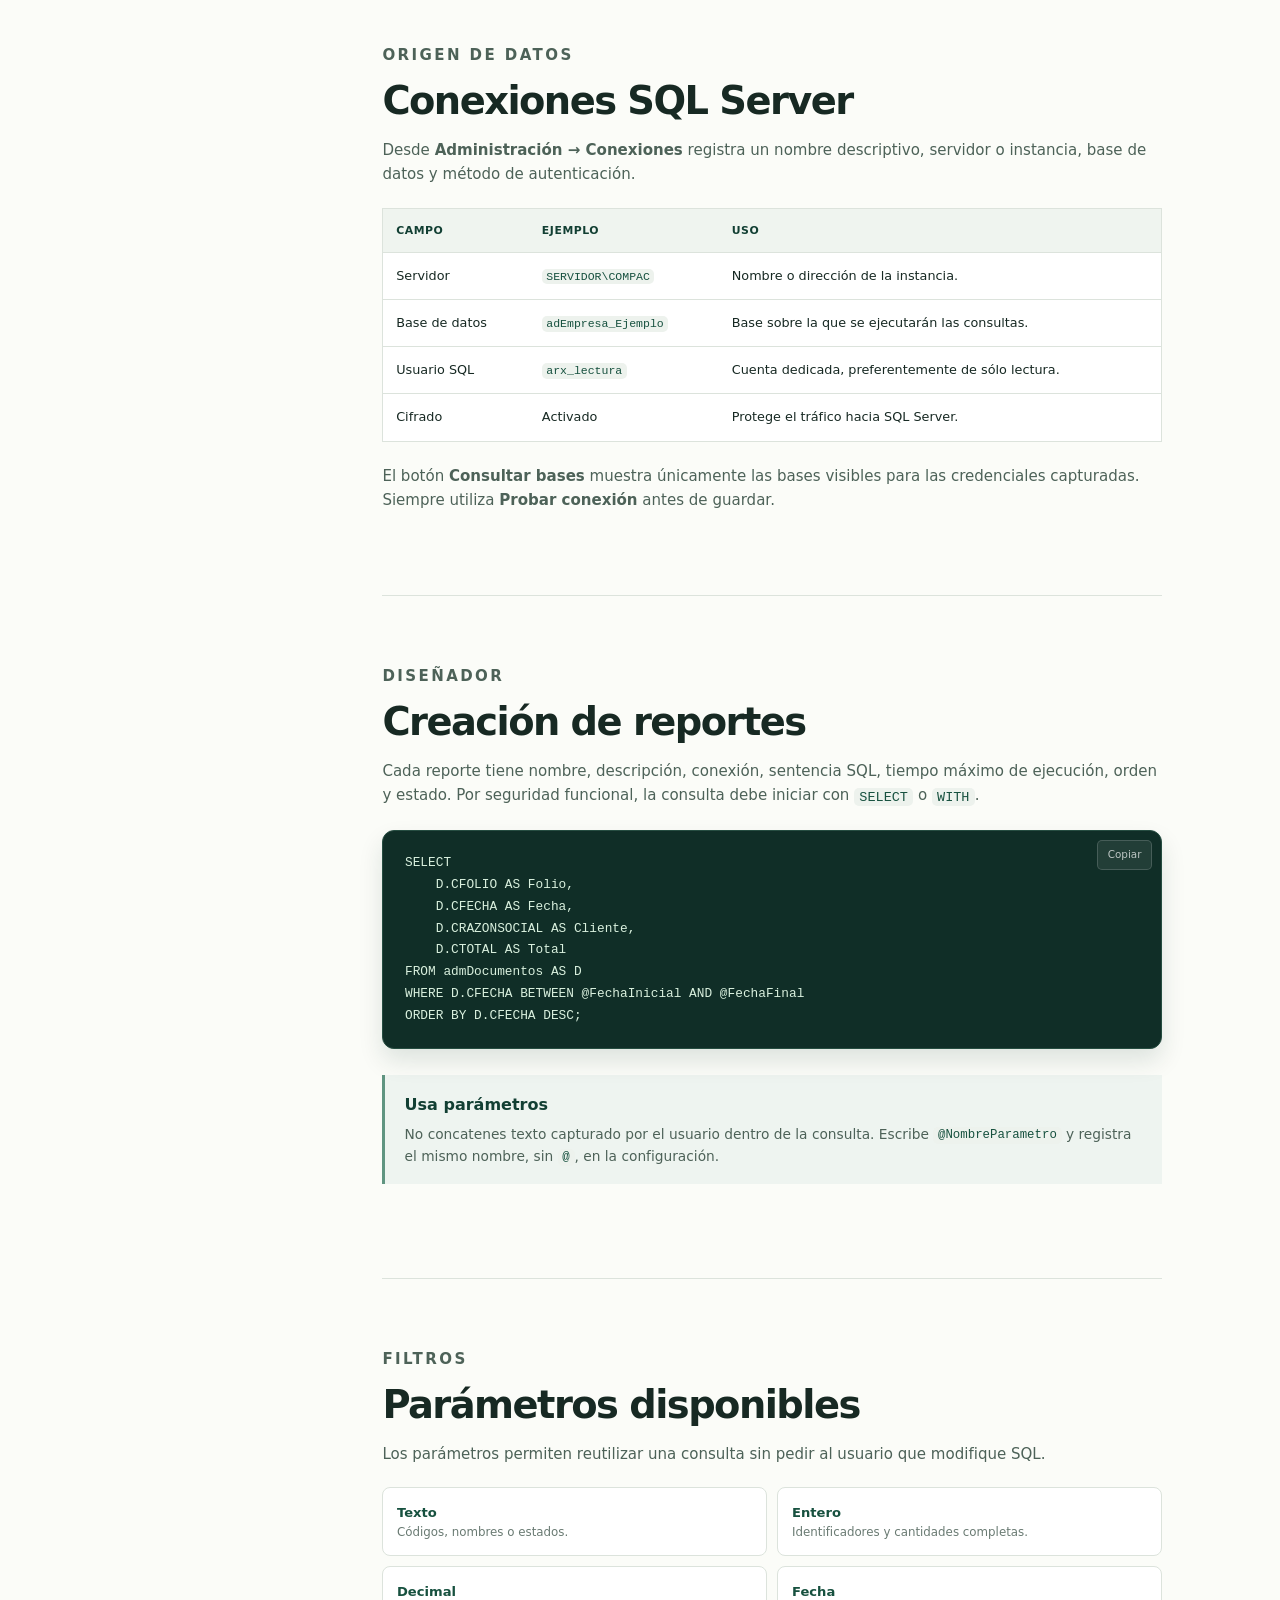
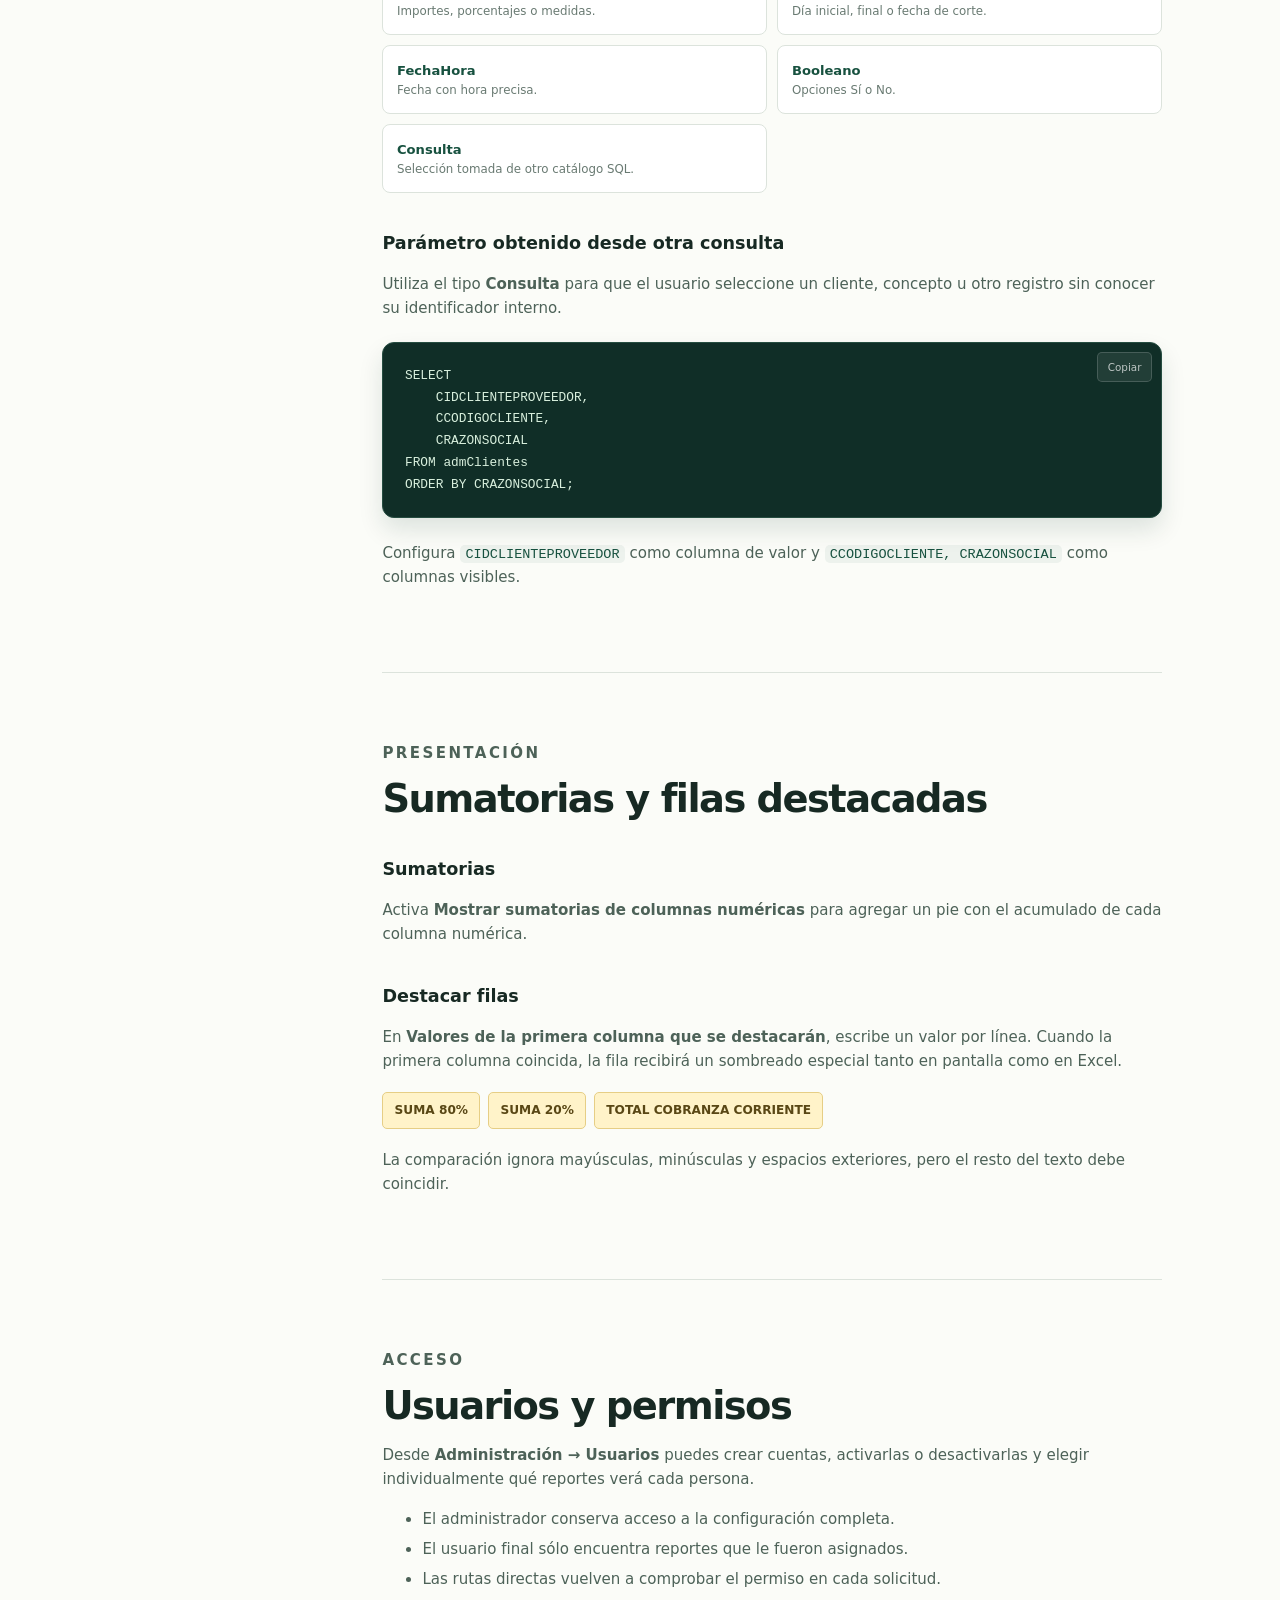
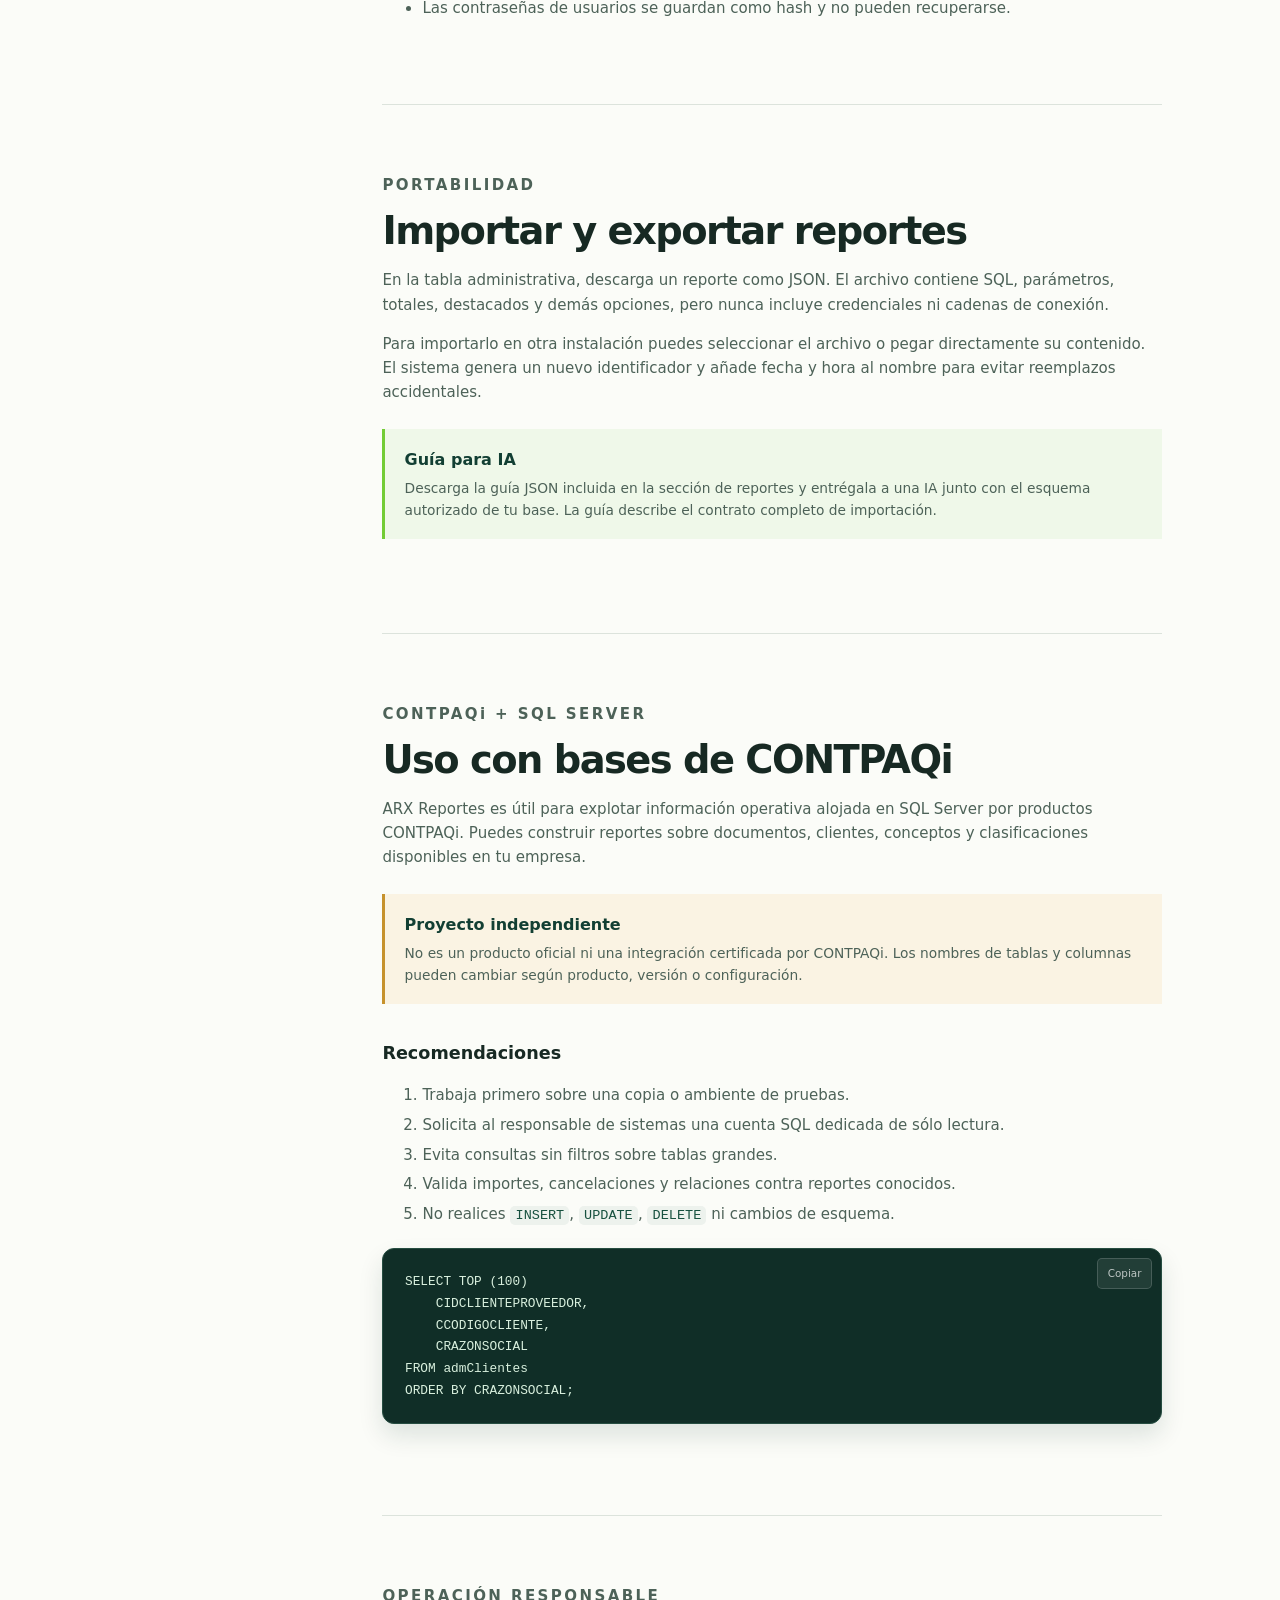
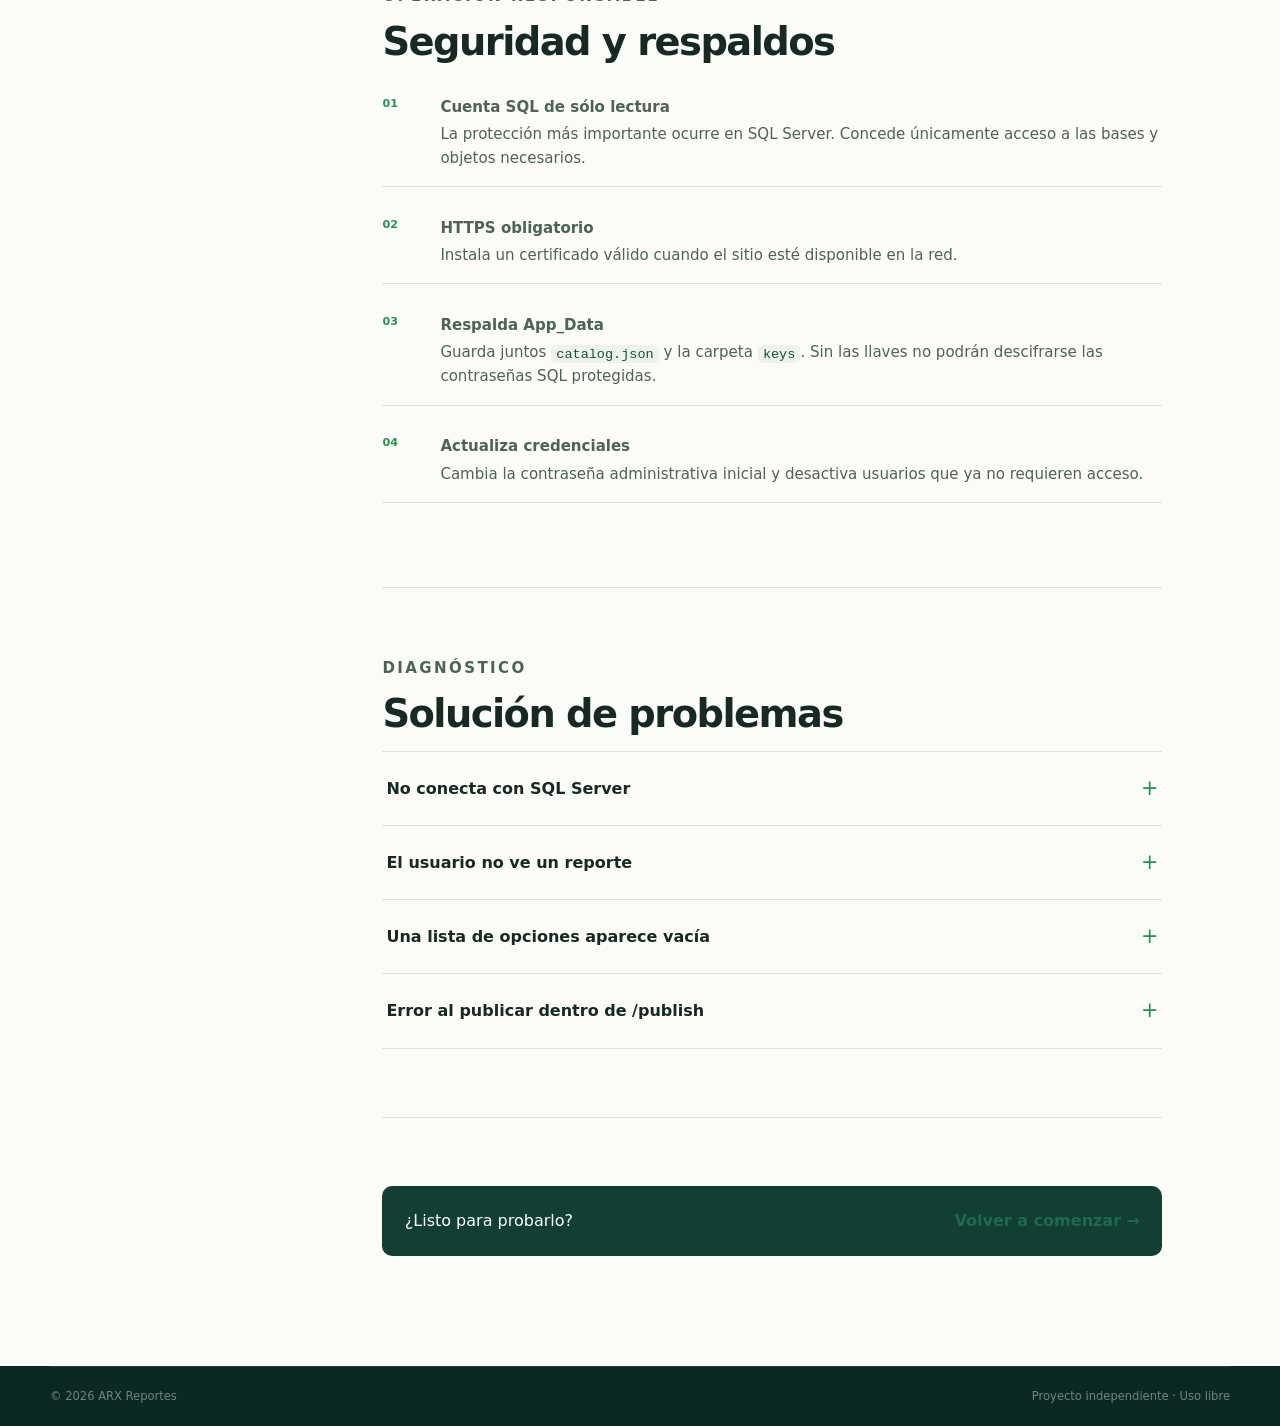
==== commit b12cfb33: "cambios de funcionalidades(perdon sea un gran commit)" ====
--- a/sitio-informativo/documentacion.html
+++ b/sitio-informativo/documentacion.html
@@ -15,7 +15,7 @@
         <div class="nav-shell">
             <a class="brand" href="index.html" aria-label="ARX Reportes, inicio"><img src="assets/images/arx-reportes-logo.png" alt="ARX Reportes" width="700" height="259"></a>
             <button class="menu-button" type="button" aria-expanded="false" aria-controls="site-menu"><span></span><span></span><span></span><span class="sr-only">Abrir menú</span></button>
-            <nav class="site-menu" id="site-menu" aria-label="Navegación principal"><a href="index.html#funciones">Funciones</a><a href="index.html#contpaqi">CONTPAQi</a><a href="index.html#como-funciona">Cómo funciona</a><a class="active" href="documentacion.html">Documentación</a><a class="nav-cta" href="index.html#comenzar">Comenzar</a></nav>
+            <nav class="site-menu" id="site-menu" aria-label="Navegación principal"><a href="index.html#producto">Producto</a><a href="index.html#contpaqi">CONTPAQi</a><a href="index.html#como-funciona">Cómo funciona</a><a class="active" href="documentacion.html">Documentación</a><a class="nav-cta github-button" href="https://github.com/capvcapv/arx_reportes" target="_blank" rel="noopener noreferrer"><img src="assets/images/github-mark.svg" alt="" aria-hidden="true"> GitHub</a></nav>
         </div>
     </header>
 
@@ -54,6 +54,10 @@
                     <h2>¿Qué es ARX Reportes?</h2>
                     <p>Es una aplicación web que convierte sentencias de consulta de SQL Server en reportes disponibles desde el navegador. Un administrador prepara la consulta y sus filtros; el usuario final solamente captura parámetros, visualiza resultados y exporta a Excel.</p>
                     <div class="callout callout-green"><b>Uso libre</b><p>ARX Reportes puede utilizarse sin cargos por usuario. Se instala en infraestructura propia y la información permanece bajo el control de la organización.</p></div>
+                    <div class="repo-card">
+                        <div><span>REPOSITORIO PÚBLICO</span><b>capvcapv/arx_reportes</b><p>Consulta el código, descarga una copia o clona el proyecto directamente desde GitHub.</p></div>
+                        <a class="button button-primary github-button" href="https://github.com/capvcapv/arx_reportes" target="_blank" rel="noopener noreferrer"><img src="assets/images/github-mark.svg" alt="" aria-hidden="true"> Abrir en GitHub</a>
+                    </div>
                     <h3>Capacidades principales</h3>
                     <ul>
                         <li>Múltiples conexiones e instancias de SQL Server.</li>
@@ -68,12 +72,14 @@
                 <section id="inicio-rapido" data-doc-section>
                     <p class="doc-kicker">PRIMERA EJECUCIÓN</p>
                     <h2>Inicio rápido</h2>
-                    <p>Para desarrollo o una prueba local necesitas el SDK de .NET compatible con la versión del proyecto y acceso de red a SQL Server.</p>
+                    <p>Para desarrollo o una prueba local necesitas Git, el SDK de .NET compatible con la versión del proyecto y acceso de red a SQL Server.</p>
                     <ol class="doc-steps">
-                        <li><span>1</span><div><b>Configura la clave administrativa</b><p>Define una contraseña segura mediante la variable <code>Admin__Password</code>. No conserves la contraseña inicial al publicar.</p></div></li>
-                        <li><span>2</span><div><b>Inicia la aplicación</b><div class="code-block"><button class="copy-code" type="button">Copiar</button><pre><code>dotnet restore
+                        <li><span>1</span><div><b>Descarga o clona el repositorio</b><p>Abre GitHub para <a href="https://github.com/capvcapv/arx_reportes/archive/refs/heads/main.zip">descargar el ZIP</a>, o clónalo desde una terminal:</p><div class="code-block"><button class="copy-code" type="button">Copiar</button><pre><code>git clone https://github.com/capvcapv/arx_reportes.git
+cd arx_reportes</code></pre></div></div></li>
+                        <li><span>2</span><div><b>Configura la clave administrativa</b><p>Define una contraseña segura mediante la variable <code>Admin__Password</code>. No conserves la contraseña inicial al publicar.</p></div></li>
+                        <li><span>3</span><div><b>Inicia la aplicación</b><div class="code-block"><button class="copy-code" type="button">Copiar</button><pre><code>dotnet restore
 dotnet run</code></pre></div></div></li>
-                        <li><span>3</span><div><b>Abre la dirección mostrada</b><p>Entra a Administración, registra una conexión y utiliza el botón de prueba antes de crear reportes.</p></div></li>
+                        <li><span>4</span><div><b>Abre la dirección mostrada</b><p>Entra a Administración, registra una conexión y utiliza el botón de prueba antes de crear reportes.</p></div></li>
                     </ol>
                 </section>
 
--- a/sitio-informativo/assets/styles.css
+++ b/sitio-informativo/assets/styles.css
@@ -149,6 +149,9 @@
 .cta-panel .eyebrow { color: #a8e678; }
 .cta-panel p:not(.eyebrow) { max-width: 720px; margin-bottom: 0; color: rgba(255, 255, 255, .68); }
 .button-light { min-width: 190px; color: var(--green-900); background: #fff; }
+.cta-actions { display: grid; justify-items: center; gap: .65rem; }
+.cta-doc-link { color: rgba(255, 255, 255, .74); font-size: .8rem; font-weight: 700; text-decoration: none; }
+.cta-doc-link:hover { color: #fff; }
 .faq-section { padding-top: 30px; }
 .faq-list { max-width: 850px; margin-inline: auto; border-top: 1px solid var(--line); }
 .faq-list details, .troubleshooting details { border-bottom: 1px solid var(--line); }
@@ -195,6 +198,12 @@
 .callout p { margin: .3rem 0 0; font-size: .86rem; }
 .callout-green { border-color: var(--lime); background: #eff8e9; }
 .callout-amber { border-color: var(--amber); background: #faf3e3; }
+.repo-card { display: grid; grid-template-columns: 1fr auto; align-items: center; gap: 24px; margin: 1.8rem 0; padding: 1.25rem; border: 1px solid #d4e2d6; border-radius: 14px; background: #fff; box-shadow: 0 12px 28px rgba(15, 59, 45, .07); }
+.repo-card span, .repo-card b, .repo-card p { display: block; }
+.repo-card span { margin-bottom: .18rem; color: var(--green-600); font-size: .63rem; font-weight: 850; letter-spacing: .12em; }
+.repo-card b { color: var(--green-900); font: 750 .95rem ui-monospace, SFMono-Regular, Menlo, monospace; }
+.repo-card p { margin: .3rem 0 0; font-size: .78rem; }
+.docs-content a:not(.button) { color: var(--green-700); font-weight: 700; }
 .doc-steps { display: grid; gap: 1rem; padding: 0; list-style: none; }
 .doc-steps > li { display: grid; grid-template-columns: 36px 1fr; gap: 1rem; margin: 0; padding: 1.1rem; border: 1px solid var(--line); border-radius: 12px; background: #fff; }
 .doc-steps > li > span { display: grid; place-items: center; width: 34px; height: 34px; border-radius: 50%; background: #eaf5e7; color: var(--green-700); font-size: .75rem; font-weight: 850; }
@@ -263,6 +272,8 @@
     .docs-layout { grid-template-columns: 1fr; padding-top: 35px; }
     .docs-sidebar { position: static; }
     .docs-sidebar nav { grid-template-columns: 1fr 1fr; }
+    .repo-card { grid-template-columns: 1fr; }
+    .repo-card .button { width: fit-content; }
 }
 
 @media (max-width: 520px) {
@@ -289,3 +300,217 @@
     html { scroll-behavior: auto; }
     *, *::before, *::after { transition-duration: .01ms !important; }
 }
+
+/* Editorial product landing */
+.github-button img { width: 18px; height: 18px; object-fit: contain; }
+.site-menu .nav-cta.github-button img, .button-primary.github-button img { filter: invert(1); }
+.home-page { background: #f5f5f1; }
+.home-page .site-header { border: 0; background: rgba(245, 245, 241, .82); box-shadow: none; }
+.home-page .nav-shell { min-height: 74px; }
+.home-page .site-menu a:not(.nav-cta) { color: #404541; font-size: .78rem; font-weight: 620; }
+.home-page .site-menu .nav-cta { display: inline-flex; align-items: center; gap: .42rem; padding: .48rem .8rem; border-radius: 999px; color: #fff; background: #151816; }
+.home-page .site-menu .nav-cta img { filter: invert(1); }
+.section-wide { width: min(1440px, calc(100% - 48px)); margin-inline: auto; }
+
+.cinematic-hero { overflow: hidden; padding: 106px 0 0; background: radial-gradient(circle at 50% 22%, #fff 0, #f5f5f1 48%, #e8eee7 100%); }
+.hero-center { text-align: center; }
+.availability { display: inline-flex; align-items: center; gap: .55rem; margin-bottom: 2rem; padding: .42rem .72rem; border: 1px solid #d7ddd6; border-radius: 999px; background: rgba(255,255,255,.65); color: #59635c; font-size: .72rem; font-weight: 690; }
+.availability i { width: 7px; height: 7px; border-radius: 50%; background: #64be34; box-shadow: 0 0 0 4px rgba(100,190,52,.14); }
+.cinematic-hero h1 { margin: 0 auto; font-size: clamp(4.2rem, 8.7vw, 8.7rem); font-weight: 760; line-height: .88; letter-spacing: -.082em; }
+.cinematic-hero h1 span { color: #3d8058; }
+.cinematic-hero .hero-center > p:not(.eyebrow) { max-width: 760px; margin: 2rem auto 0; color: #5b6760; font-size: clamp(1rem, 1.5vw, 1.22rem); line-height: 1.55; }
+.cinematic-hero .hero-actions { justify-content: center; margin-top: 2.2rem; }
+.button-quiet { color: #245e43; background: transparent; }
+.button-quiet:hover { background: rgba(255,255,255,.65); }
+.hero-canvas { position: relative; height: min(760px, 64vw); min-height: 560px; margin-top: 80px; overflow: hidden; border-radius: 38px 38px 0 0; background: #0e352c; box-shadow: 0 -14px 60px rgba(22,68,53,.13); }
+.hero-photo { position: absolute; inset: 0; width: 100%; height: 100%; object-fit: cover; opacity: .77; }
+.hero-canvas::after { position: absolute; inset: 0; background: linear-gradient(180deg, rgba(11,47,39,.06), rgba(7,31,26,.38)); content: ""; }
+.product-window-large { position: absolute; z-index: 2; top: 12%; right: 6%; left: 17%; border-radius: 24px; transform: rotateX(1deg); box-shadow: 0 48px 100px rgba(2,23,18,.4); }
+.product-window-large .window-bar b { margin-left: auto; color: #183e33; font-size: .7rem; letter-spacing: .12em; }
+.product-window-large .metric-row { grid-template-columns: repeat(3, 1fr); }
+.product-window-large .mock-table > div { grid-template-columns: 1.6fr repeat(3, 1fr); }
+
+.big-statement { padding-block: 150px; text-align: center; }
+.big-statement h2 { margin: 0; font-size: clamp(3rem, 6.5vw, 6.3rem); font-weight: 730; line-height: .98; letter-spacing: -.065em; }
+.big-statement h2 span { color: #a1aaa3; }
+.big-statement > p:last-child { max-width: 620px; margin: 2rem auto 0; color: #68736c; font-size: 1.05rem; }
+
+.editorial-story { display: grid; grid-template-columns: .85fr 1.15fr; align-items: stretch; min-height: 780px; overflow: hidden; border-radius: 36px; }
+.story-paper { background: #ebe9df; }
+.story-copy { display: flex; flex-direction: column; justify-content: center; padding: clamp(48px, 7vw, 105px); }
+.story-index { display: grid; place-items: center; width: 44px; height: 44px; margin-bottom: auto; border: 1px solid #c8cec6; border-radius: 50%; color: #48705a; font-size: .72rem; font-weight: 800; }
+.story-copy h2 { margin: 0 0 1.4rem; font-size: clamp(2.7rem, 4.8vw, 5rem); line-height: .96; letter-spacing: -.06em; }
+.story-copy > p:not(.eyebrow) { max-width: 560px; color: #5e6c64; }
+.inline-code { display: flex; align-items: center; gap: .75rem; width: fit-content; margin-top: 2rem; padding: .72rem .85rem; border-radius: 9px; background: #123d32; color: #fff; }
+.inline-code span { padding: .2rem .36rem; border-radius: 4px; background: #73c83c; color: #10271f; font-size: .6rem; font-weight: 900; }
+.inline-code code { padding: 0; background: transparent; color: #dcebe0; font-size: .72rem; }
+.story-image { position: relative; min-height: 660px; margin: 0; overflow: hidden; }
+.story-image img { width: 100%; height: 100%; object-fit: cover; }
+.story-image figcaption { position: absolute; right: 24px; bottom: 24px; padding: .55rem .8rem; border: 1px solid rgba(255,255,255,.55); border-radius: 999px; background: rgba(255,255,255,.72); color: #27392f; font-size: .7rem; font-weight: 720; backdrop-filter: blur(14px); }
+
+.dark-showcase { margin-top: 26px; padding: 136px 0 0; overflow: hidden; background: #091f1a; color: #fff; }
+.dark-intro { display: grid; grid-template-columns: 1.15fr .55fr; align-items: end; gap: 80px; padding-bottom: 70px; }
+.dark-intro .eyebrow { color: #84d850; }
+.dark-intro h2 { margin: 0; font-size: clamp(3rem, 6.2vw, 6rem); line-height: .96; letter-spacing: -.065em; }
+.dark-intro > p { margin: 0 0 .4rem; color: rgba(255,255,255,.57); }
+.access-visual { position: relative; height: min(850px, 70vw); min-height: 620px; overflow: hidden; border-radius: 34px 34px 0 0; }
+.access-visual > img { width: 100%; height: 100%; object-fit: cover; object-position: center 58%; filter: saturate(.7) contrast(1.03); }
+.access-visual::after { position: absolute; inset: 0; background: linear-gradient(90deg, rgba(3,22,17,.15), rgba(3,22,17,.52)); content: ""; }
+.access-panel { position: absolute; z-index: 2; top: 17%; right: 7%; width: min(430px, 38%); padding: 26px; border: 1px solid rgba(255,255,255,.25); border-radius: 22px; background: rgba(9,35,28,.73); box-shadow: 0 30px 80px rgba(0,0,0,.32); backdrop-filter: blur(22px) saturate(120%); }
+.access-panel-head { padding-bottom: 18px; border-bottom: 1px solid rgba(255,255,255,.14); }
+.access-panel-head span, .access-panel-head b { display: block; }
+.access-panel-head span { color: rgba(255,255,255,.48); font-size: .65rem; text-transform: uppercase; letter-spacing: .1em; }
+.access-panel-head b { margin-top: .25rem; font-size: 1.15rem; }
+.permission-line { display: grid; grid-template-columns: 28px 1fr auto; align-items: center; gap: 10px; padding: 15px 0; border-bottom: 1px solid rgba(255,255,255,.1); }
+.permission-line i { display: grid; place-items: center; width: 24px; height: 24px; border-radius: 50%; background: rgba(255,255,255,.08); color: rgba(255,255,255,.45); font-style: normal; font-size: .7rem; }
+.permission-line.on i { background: #72cf3b; color: #10271f; }
+.permission-line span { font-size: .78rem; }
+.permission-line small { color: rgba(255,255,255,.42); font-size: .62rem; }
+.access-foot { display: flex; align-items: center; gap: .5rem; padding-top: 18px; color: rgba(255,255,255,.5); font-size: .67rem; }
+.access-foot span { width: 7px; height: 7px; border-radius: 50%; background: #72cf3b; }
+
+.contpaqi-experience { padding: 150px 0; overflow: hidden; background: linear-gradient(180deg, #f5f5f1 0%, #e8eee8 100%); }
+.contpaqi-heading { text-align: center; }
+.contpaqi-heading h2 { margin: 0; font-size: clamp(3.5rem, 7.5vw, 7.3rem); line-height: .9; letter-spacing: -.075em; }
+.contpaqi-heading h2 span { color: #27824d; font-family: Georgia, serif; font-weight: 500; }
+.contpaqi-heading > p:last-child { max-width: 730px; margin: 2rem auto 0; color: #5c6961; font-size: 1.05rem; }
+.contpaqi-scene { position: relative; height: min(860px, 72vw); min-height: 640px; margin-top: 76px; overflow: hidden; border-radius: 38px; background: #e9e2d4; }
+.contpaqi-scene > img { width: 100%; height: 100%; object-fit: cover; object-position: center 58%; }
+.contpaqi-scene::after { position: absolute; inset: 0; background: linear-gradient(90deg, rgba(255,255,255,.04), rgba(8,37,29,.15)); content: ""; }
+.schema-float { position: absolute; z-index: 2; display: grid; min-width: 230px; padding: 18px 20px; border: 1px solid rgba(255,255,255,.82); border-radius: 16px; background: rgba(255,255,255,.82); box-shadow: 0 24px 55px rgba(18,56,43,.17); backdrop-filter: blur(20px); }
+.schema-float small { color: #77847d; font-size: .62rem; letter-spacing: .08em; text-transform: uppercase; }
+.schema-float strong { margin: .2rem 0; color: #153e32; font: 760 .94rem ui-monospace, SFMono-Regular, Menlo, monospace; }
+.schema-float span { color: #66776e; font-size: .66rem; }
+.schema-one { top: 17%; left: 7%; }
+.schema-two { top: 43%; right: 7%; }
+.schema-three { bottom: 12%; left: 18%; }
+.safety-note { display: grid; grid-template-columns: .6fr 1.2fr auto; align-items: center; gap: 35px; padding-top: 42px; }
+.safety-note b { font-size: 1rem; }
+.safety-note p { margin: 0; color: #65736c; font-size: .82rem; }
+.safety-note a { color: #206e45; font-size: .78rem; font-weight: 750; text-decoration: none; white-space: nowrap; }
+
+.bento-section { padding-block: 150px; }
+.bento-heading { display: grid; grid-template-columns: .55fr 1.45fr; align-items: end; gap: 40px; margin-bottom: 55px; }
+.bento-heading h2 { margin: 0; font-size: clamp(2.8rem, 5.4vw, 5.3rem); line-height: .98; letter-spacing: -.06em; }
+.bento { display: grid; grid-template-columns: 1.15fr .85fr; gap: 18px; }
+.bento article { position: relative; overflow: hidden; border-radius: 28px; }
+.bento-main { grid-row: span 2; display: flex; flex-direction: column; justify-content: space-between; min-height: 670px; padding: clamp(34px, 5vw, 65px); background: #e9ece7; }
+.bento h3 { margin: .55rem 0 1rem; font-size: clamp(2rem, 3.4vw, 3.6rem); line-height: 1; letter-spacing: -.05em; }
+.bento p { max-width: 500px; color: #617068; }
+.bento-label { color: #397456; font-size: .65rem; font-weight: 850; letter-spacing: .13em; }
+.mini-report { padding: 18px; border: 1px solid #fff; border-radius: 18px; background: rgba(255,255,255,.68); box-shadow: 0 25px 60px rgba(16,53,41,.11); }
+.mini-report > div { display: grid; grid-template-columns: 1fr auto; padding: 13px; border-bottom: 1px solid #dde4dd; font-size: .78rem; }
+.mini-report > div:first-child { color: #718078; font-size: .63rem; text-transform: uppercase; }
+.mini-report > div.total { border: 1px solid #e0c46a; border-radius: 8px; background: #fff0b8; color: #4b3d14; font-weight: 800; }
+.bento-green, .bento-light { min-height: 326px; padding: 38px; }
+.bento-green { background: linear-gradient(145deg, #236b49, #0c392d); color: #fff; }
+.bento-green .bento-label { color: #a7e97a; }
+.download-orb { position: absolute; right: -18px; bottom: -30px; display: grid; place-items: center; width: 170px; height: 170px; border-radius: 50%; background: #83dd48; color: #102b21; font-size: 3rem; font-weight: 300; }
+.download-orb small { display: block; margin-top: -45px; font-size: .7rem; font-weight: 800; }
+.bento-light { background: #e8e2d7; }
+.bento-light p { font-size: .82rem; }
+.json-lines { position: absolute; right: 28px; bottom: 25px; left: 28px; display: grid; gap: 8px; padding: 16px; border-radius: 12px; background: #172c25; }
+.json-lines i { height: 5px; border-radius: 9px; background: #5e8d72; }
+.json-lines i:nth-child(2) { width: 72%; background: #87d34f; }
+.json-lines i:nth-child(3) { width: 86%; }
+.json-lines i:nth-child(4) { width: 55%; background: #d3bc74; }
+
+.process-section { padding: 145px 0; background: #fff; }
+.process-section h2 { margin: 0 0 65px; font-size: clamp(3rem, 6vw, 6rem); line-height: .97; letter-spacing: -.065em; }
+.process-list { margin: 0; padding: 0; border-top: 1px solid #dfe3de; list-style: none; }
+.process-list li { display: grid; grid-template-columns: 100px .6fr 1fr; align-items: center; gap: 24px; padding: 27px 0; border-bottom: 1px solid #dfe3de; transition: padding .2s ease, background .2s ease; }
+.process-list li:hover { padding-inline: 18px; background: #f5f7f3; }
+.process-list li > span { color: #3d8e5a; font-size: .72rem; font-weight: 850; }
+.process-list h3 { margin: 0; font-size: 1.45rem; }
+.process-list p { margin: 0; color: #68766e; font-size: .84rem; }
+
+.github-stage { position: relative; overflow: hidden; padding: 150px 0; background: #0d0f0e; color: #fff; text-align: center; }
+.github-stage::before { position: absolute; inset: 0; background: radial-gradient(circle at 50% 20%, rgba(94,192,91,.16), transparent 34%), linear-gradient(rgba(255,255,255,.025) 1px, transparent 1px), linear-gradient(90deg, rgba(255,255,255,.025) 1px, transparent 1px); background-size: auto, 48px 48px, 48px 48px; content: ""; }
+.github-stage-inner { position: relative; }
+.github-hero-mark { width: 78px; height: 78px; margin: 0 auto 2rem; filter: invert(1); }
+.github-stage .eyebrow { color: #83dd54; }
+.github-stage h2 { margin: 0; font-size: clamp(3.4rem, 7vw, 7rem); line-height: .92; letter-spacing: -.07em; }
+.github-stage-inner > p:not(.eyebrow) { max-width: 680px; margin: 2rem auto; color: rgba(255,255,255,.59); }
+.clone-bar { display: flex; align-items: center; justify-content: space-between; width: min(720px, 100%); margin: 2rem auto; padding: 8px 8px 8px 20px; border: 1px solid rgba(255,255,255,.16); border-radius: 11px; background: rgba(255,255,255,.07); text-align: left; }
+.clone-bar code { overflow: hidden; background: transparent; color: #d8e7dc; font-size: .78rem; text-overflow: ellipsis; white-space: nowrap; }
+.copy-clone { padding: .65rem .9rem; border: 0; border-radius: 7px; background: #fff; color: #18201c; font-size: .7rem; font-weight: 800; cursor: pointer; }
+.github-actions { display: flex; justify-content: center; flex-wrap: wrap; gap: .7rem; }
+.github-actions .button-light img { filter: none; }
+.button-outline-light { border-color: rgba(255,255,255,.25); color: #fff; background: rgba(255,255,255,.06); }
+.button-outline-light:hover { background: rgba(255,255,255,.12); }
+
+.docs-callout { display: grid; grid-template-columns: .9fr 1.1fr; align-items: center; gap: clamp(50px, 8vw, 110px); padding-block: 140px; }
+.docs-callout h2 { margin: 0; font-size: clamp(2.8rem, 5vw, 5rem); line-height: .97; letter-spacing: -.06em; }
+.docs-callout-copy > p:not(.eyebrow) { color: #627068; }
+.docs-callout-copy > a { display: inline-flex; gap: .6rem; margin-top: 1rem; color: #227249; font-weight: 800; text-decoration: none; }
+.docs-stack { border-top: 1px solid #d8ddd8; }
+.docs-stack a { display: grid; grid-template-columns: 44px 1fr auto; align-items: center; gap: 16px; padding: 22px 4px; border-bottom: 1px solid #d8ddd8; text-decoration: none; transition: padding .18s ease; }
+.docs-stack a:hover { padding-inline: 14px; }
+.docs-stack span { color: #36905a; font-size: .68rem; font-weight: 850; }
+.docs-stack b { font-size: .9rem; }
+.docs-stack i { color: #3b8358; font-style: normal; }
+
+@media (max-width: 900px) {
+    .cinematic-hero { padding-top: 80px; }
+    .hero-canvas { height: 700px; }
+    .product-window-large { top: 13%; right: 4%; left: 4%; }
+    .editorial-story { grid-template-columns: 1fr; }
+    .story-copy { min-height: 620px; }
+    .story-image { min-height: 720px; }
+    .dark-intro { grid-template-columns: 1fr; gap: 28px; }
+    .access-panel { width: min(440px, 58%); }
+    .safety-note { grid-template-columns: 1fr; gap: 10px; }
+    .bento-heading { grid-template-columns: 1fr; }
+    .docs-callout { grid-template-columns: 1fr; }
+}
+
+@media (max-width: 760px) {
+    .section-wide { width: calc(100% - 24px); }
+    .home-page .site-menu .nav-cta { justify-content: center; border-radius: 8px; }
+    .cinematic-hero h1 { font-size: clamp(3.4rem, 18vw, 5.4rem); }
+    .hero-canvas { min-height: 620px; margin-top: 55px; border-radius: 24px 24px 0 0; }
+    .product-window-large { top: 9%; overflow: visible; }
+    .product-window-large .metric-row { grid-template-columns: 1fr; }
+    .product-window-large .metric-row > div:nth-child(2), .product-window-large .metric-row > div:nth-child(3) { display: none; }
+    .product-window-large .mock-table > div { grid-template-columns: 1.35fr 1fr; }
+    .product-window-large .mock-table span:nth-child(3), .product-window-large .mock-table span:nth-child(4) { display: none; }
+    .big-statement { padding-block: 100px; }
+    .story-copy { min-height: 540px; }
+    .dark-showcase { padding-top: 95px; }
+    .access-visual { min-height: 680px; }
+    .access-panel { top: auto; right: 18px; bottom: 24px; left: 18px; width: auto; }
+    .contpaqi-experience, .bento-section, .process-section, .github-stage { padding-block: 100px; }
+    .contpaqi-scene { min-height: 680px; border-radius: 24px; }
+    .schema-float { min-width: 190px; }
+    .schema-one { left: 4%; }
+    .schema-two { right: 4%; }
+    .schema-three { left: 8%; }
+    .bento { grid-template-columns: 1fr; }
+    .bento-main { min-height: 590px; }
+    .process-list li { grid-template-columns: 48px 1fr; }
+    .process-list li p { grid-column: 2; }
+    .docs-callout { padding-block: 100px; }
+}
+
+@media (max-width: 520px) {
+    .cinematic-hero .hero-actions { align-items: stretch; }
+    .cinematic-hero .hero-actions .button { width: 100%; }
+    .hero-canvas { min-height: 560px; }
+    .product-window-large { top: 7%; }
+    .product-window-large .mock-table { padding-inline: 10px; }
+    .product-window-large .window-foot { padding-inline: 12px; }
+    .product-window-large .window-foot button { display: none; }
+    .story-copy { padding: 38px 25px; }
+    .story-image { min-height: 560px; }
+    .dark-intro { padding-inline: 10px; }
+    .access-visual { min-height: 620px; }
+    .permission-line small { display: none; }
+    .contpaqi-heading h2 { font-size: 3.7rem; }
+    .contpaqi-scene { min-height: 630px; }
+    .schema-float { min-width: 170px; padding: 14px; }
+    .schema-two { top: 40%; }
+    .schema-three { bottom: 8%; }
+    .bento-main, .bento-green, .bento-light { padding: 30px 24px; }
+    .clone-bar { align-items: stretch; flex-direction: column; gap: 10px; padding: 12px; }
+    .clone-bar code { white-space: normal; word-break: break-all; }
+}
